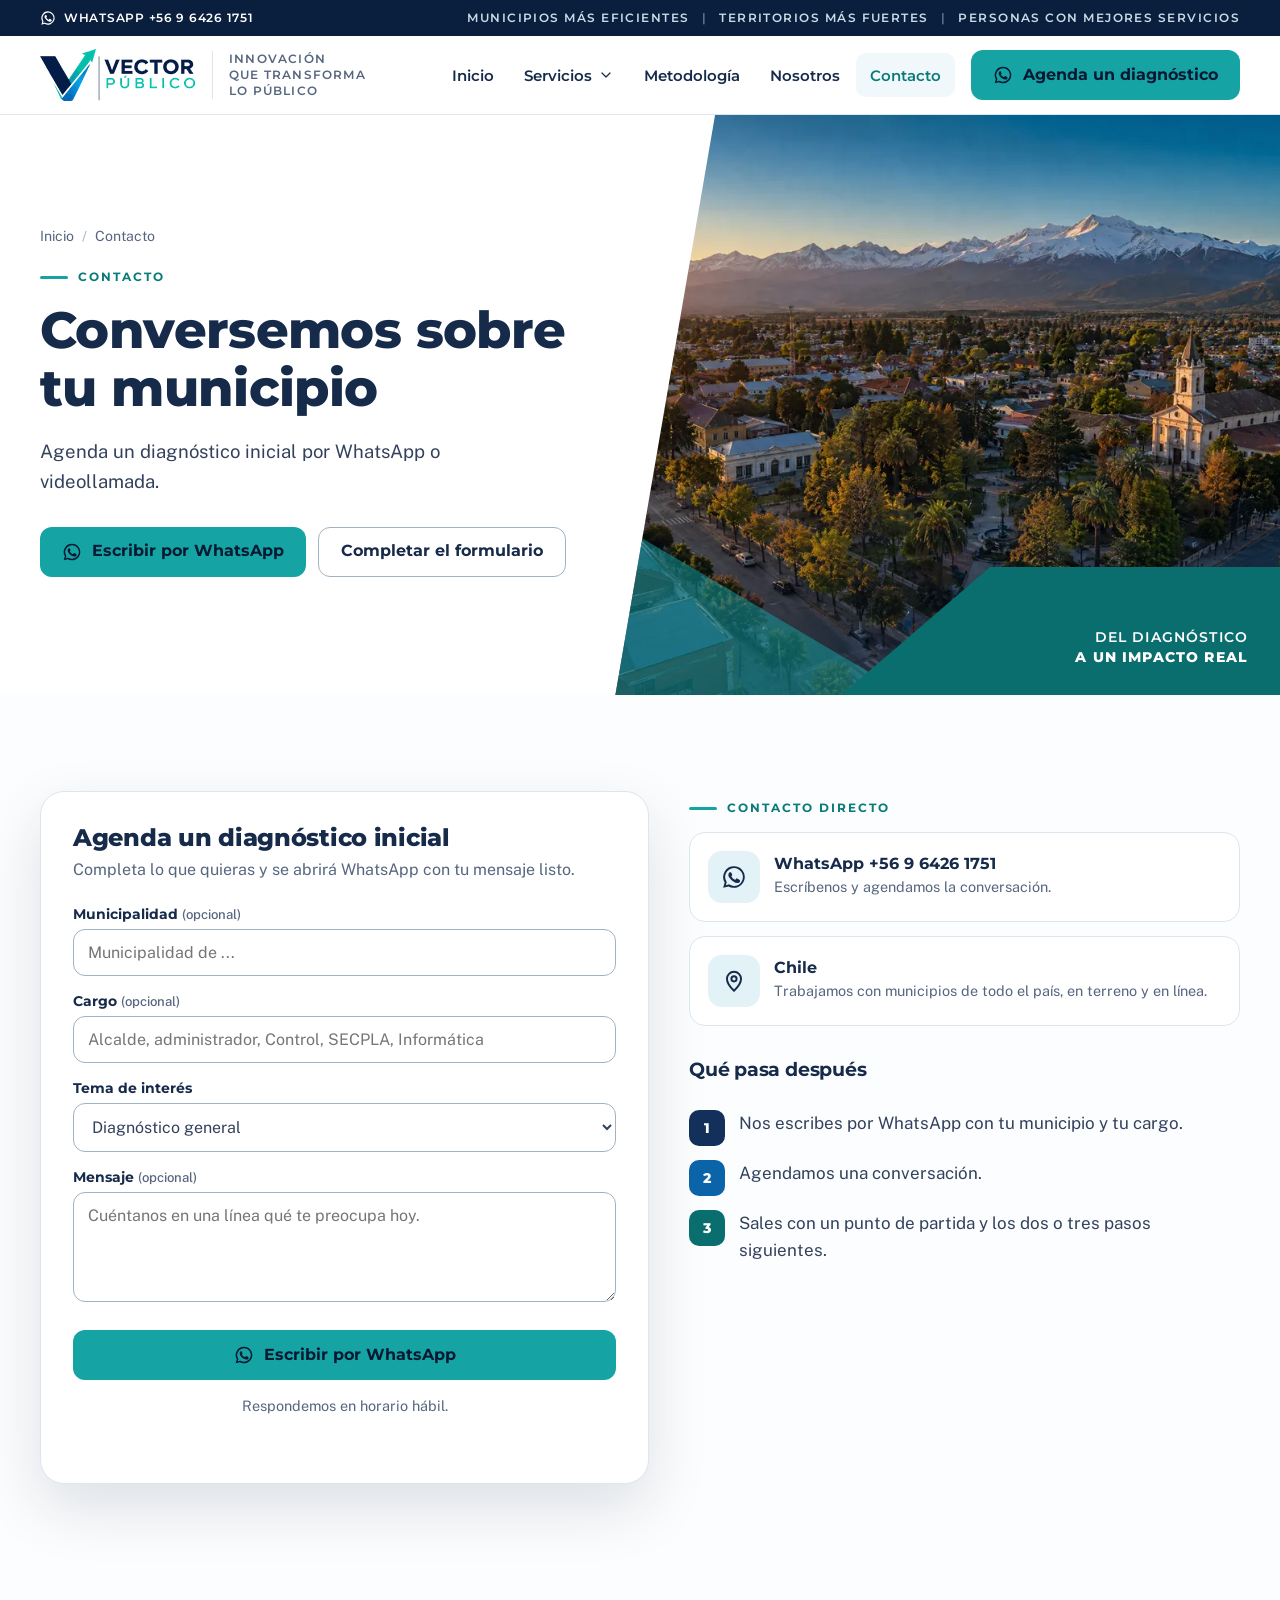
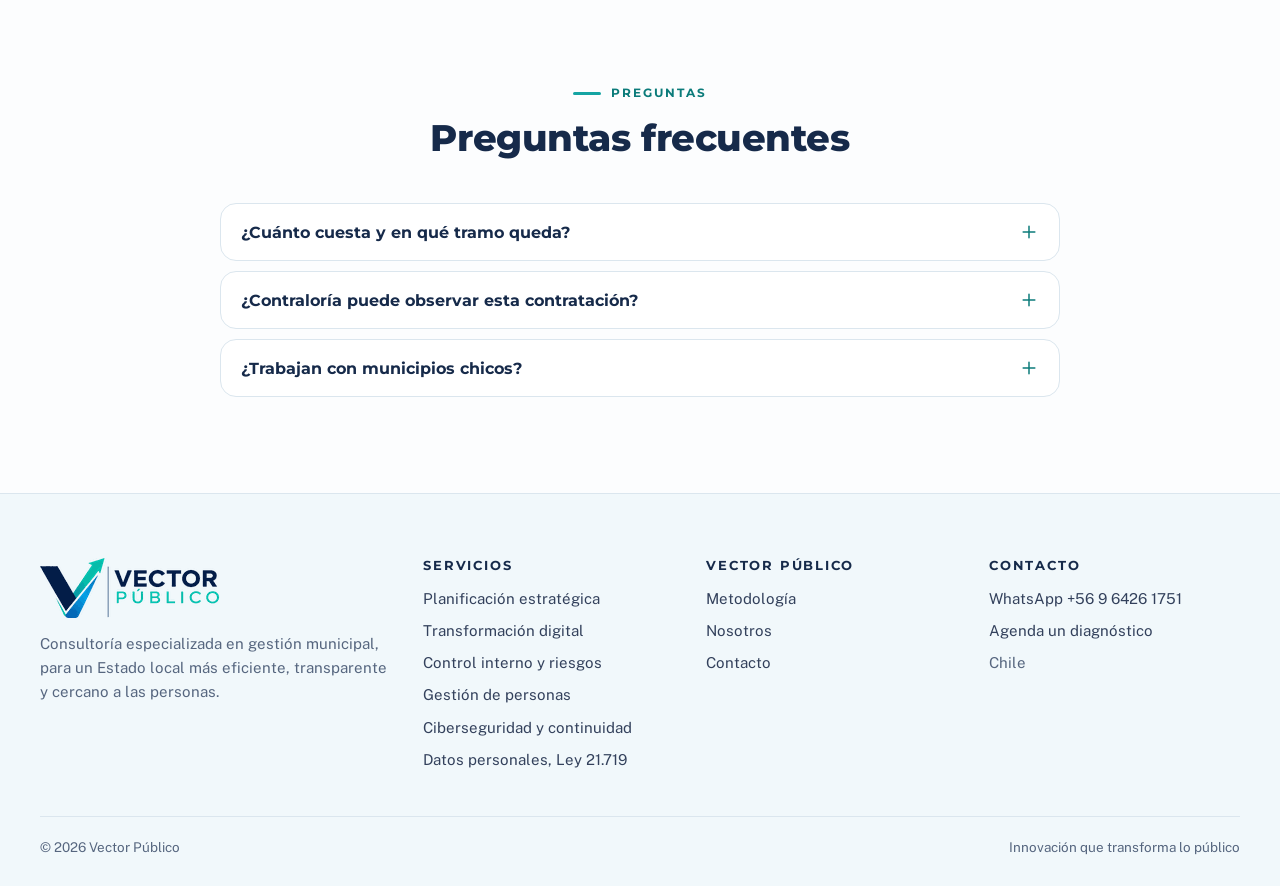
==== contacto.html @ e7fa13f5 "Vista previa del sitio de Vector Público para revisión del cliente Sitio estático multipágina (inici" ====
<!doctype html>
<html lang="es-CL">
<head>
<meta charset="utf-8">
<meta name="robots" content="noindex, nofollow">
<meta name="viewport" content="width=device-width, initial-scale=1">
<title>Contacto · Vector Público</title>
<meta name="description" content="Agenda un diagnóstico inicial para tu municipio por WhatsApp o videollamada.">
<meta name="theme-color" content="#0a1f3d">
<!-- DEPLOY STEP: confirmar el dominio en canonical, og:url y og:image -->
<link rel="canonical" href="https://www.vectorpublico.cl/contacto.html">
<meta property="og:type" content="website">
<meta property="og:locale" content="es_CL">
<meta property="og:site_name" content="Vector Público">
<meta property="og:title" content="Contacto · Vector Público">
<meta property="og:description" content="Agenda un diagnóstico inicial para tu municipio por WhatsApp o videollamada.">
<meta property="og:url" content="https://platoniaaa.github.io/Pagina-para-Vector-Publico/contacto.html">
<meta property="og:image" content="https://platoniaaa.github.io/Pagina-para-Vector-Publico/assets/img/og-1200.jpg">
<link rel="icon" type="image/png" sizes="64x64" href="assets/favicon-64.png">
<link rel="apple-touch-icon" href="assets/apple-touch-icon.png">
<link rel="preload" href="assets/fonts/montserrat-latin.woff2" as="font" type="font/woff2" crossorigin>
<link rel="preload" href="assets/fonts/publicsans-latin.woff2" as="font" type="font/woff2" crossorigin>
<link rel="stylesheet" href="assets/site.css">
<script>document.documentElement.classList.add('js');setTimeout(function(){if(!window.VP_READY)document.documentElement.classList.remove('js')},3000)</script>
</head>
<body>
<a class="skip" href="#contenido">Saltar al contenido</a>
<svg width="0" height="0" style="position:absolute" aria-hidden="true" focusable="false"><symbol id="i-columns" viewBox="0 0 24 24"><path d="M3 9.5L12 4l9 5.5"/><path d="M4 21h16M5 18h14"/><path d="M6.5 10.5V18M10.5 10.5V18M13.5 10.5V18M17.5 10.5V18"/></symbol><symbol id="i-gear" viewBox="0 0 24 24"><circle cx="12" cy="12" r="3.2"/><path d="M12 2.8v2.4M12 18.8v2.4M2.8 12h2.4M18.8 12h2.4M5.5 5.5l1.7 1.7M16.8 16.8l1.7 1.7M5.5 18.5l1.7-1.7M16.8 7.2l1.7-1.7"/><circle cx="12" cy="12" r="6.6"/></symbol><symbol id="i-shield" viewBox="0 0 24 24"><path d="M12 3l8 3v6c0 5-3.5 8.2-8 9-4.5-.8-8-4-8-9V6l8-3z"/><path d="M8.6 12.2l2.4 2.4 4.5-4.8"/></symbol><symbol id="i-laptop" viewBox="0 0 24 24"><rect x="4" y="5" width="16" height="11" rx="1.6"/><path d="M2 19.5h20"/></symbol><symbol id="i-doccheck" viewBox="0 0 24 24"><path d="M14 3H7a2 2 0 0 0-2 2v14a2 2 0 0 0 2 2h10a2 2 0 0 0 2-2V8z"/><path d="M14 3v5h5"/><path d="M9 14.5l2 2 4-4"/></symbol><symbol id="i-doc" viewBox="0 0 24 24"><path d="M14 3H7a2 2 0 0 0-2 2v14a2 2 0 0 0 2 2h10a2 2 0 0 0 2-2V8z"/><path d="M14 3v5h5M9 13h6M9 17h6"/></symbol><symbol id="i-doclock" viewBox="0 0 24 24"><path d="M13 21H7a2 2 0 0 1-2-2V5a2 2 0 0 1 2-2h7l5 5v3"/><path d="M14 3v5h5"/><rect x="14" y="15" width="7" height="6" rx="1"/><path d="M15.8 15v-1.6a1.7 1.7 0 0 1 3.4 0V15"/></symbol><symbol id="i-map" viewBox="0 0 24 24"><path d="M9 4L3 6v14l6-2 6 2 6-2V4l-6 2-6-2z"/><path d="M9 4v14M15 6v14"/></symbol><symbol id="i-org" viewBox="0 0 24 24"><rect x="9" y="3" width="6" height="4.5" rx="1"/><rect x="3" y="16.5" width="6" height="4.5" rx="1"/><rect x="15" y="16.5" width="6" height="4.5" rx="1"/><path d="M12 7.5v4.5M6 16.5V12h12v4.5"/></symbol><symbol id="i-database" viewBox="0 0 24 24"><ellipse cx="12" cy="5.5" rx="7" ry="2.6"/><path d="M5 5.5v13c0 1.4 3.1 2.6 7 2.6s7-1.2 7-2.6v-13"/><path d="M5 12c0 1.4 3.1 2.6 7 2.6s7-1.2 7-2.6"/></symbol><symbol id="i-people" viewBox="0 0 24 24"><circle cx="9" cy="8" r="3"/><path d="M3.5 20c0-3.2 2.5-5.6 5.5-5.6s5.5 2.4 5.5 5.6"/><circle cx="17" cy="9" r="2.4"/><path d="M15.8 14.2c2.6.2 4.7 2.3 4.7 5.3"/></symbol><symbol id="i-user" viewBox="0 0 24 24"><circle cx="12" cy="8" r="4"/><path d="M4.5 21c0-4.2 3.4-7.5 7.5-7.5s7.5 3.3 7.5 7.5"/></symbol><symbol id="i-target" viewBox="0 0 24 24"><circle cx="12" cy="12" r="8.5"/><circle cx="12" cy="12" r="4.6"/><circle cx="12" cy="12" r="1.2"/></symbol><symbol id="i-chart" viewBox="0 0 24 24"><path d="M4 20V11M10 20v-6M16 20V8M3 20.5h18"/></symbol><symbol id="i-chartup" viewBox="0 0 24 24"><path d="M4 20V13M9.5 20v-5M15 20v-8M3 20.5h18"/><path d="M4 9l5-3.5 4 2.5 7-4.5"/><path d="M16.5 3.5H20V7"/></symbol><symbol id="i-check" viewBox="0 0 24 24"><path d="M5 12.5l4.5 4.5L19 7.5"/></symbol><symbol id="i-arrow" viewBox="0 0 24 24"><path d="M5 12h14M13 6l6 6-6 6"/></symbol><symbol id="i-chevron" viewBox="0 0 24 24"><path d="M6 9l6 6 6-6"/></symbol><symbol id="i-plus" viewBox="0 0 24 24"><path d="M12 5v14M5 12h14"/></symbol><symbol id="i-clock" viewBox="0 0 24 24"><circle cx="12" cy="12" r="9"/><path d="M12 7v5l3 2"/></symbol><symbol id="i-calendar" viewBox="0 0 24 24"><rect x="3" y="5" width="18" height="16" rx="2"/><path d="M3 10h18M8 3v4M16 3v4"/></symbol><symbol id="i-bulb" viewBox="0 0 24 24"><path d="M9 18h6M10 21h4"/><path d="M12 3a6 6 0 0 0-3.6 10.8c.7.5 1.1 1.3 1.1 2.1V17h5v-1.1c0-.8.4-1.6 1.1-2.1A6 6 0 0 0 12 3z"/></symbol><symbol id="i-search" viewBox="0 0 24 24"><circle cx="11" cy="11" r="6.5"/><path d="M16 16l5 5"/></symbol><symbol id="i-alert" viewBox="0 0 24 24"><path d="M12 3.5l9.5 16.5h-19z"/><path d="M12 10v4.5M12 17.4v.1"/></symbol><symbol id="i-folder" viewBox="0 0 24 24"><path d="M3 7a2 2 0 0 1 2-2h4l2 2h8a2 2 0 0 1 2 2v8a2 2 0 0 1-2 2H5a2 2 0 0 1-2-2z"/></symbol><symbol id="i-network" viewBox="0 0 24 24"><circle cx="12" cy="5" r="2.5"/><circle cx="5" cy="18.5" r="2.5"/><circle cx="19" cy="18.5" r="2.5"/><path d="M12 7.5v4M12 11.5L6.6 16.6M12 11.5l5.4 5.1"/></symbol><symbol id="i-route" viewBox="0 0 24 24"><circle cx="6" cy="19" r="2"/><circle cx="18" cy="5" r="2"/><path d="M8 19h6.5a3.5 3.5 0 0 0 0-7h-5a3.5 3.5 0 0 1 0-7H16"/></symbol><symbol id="i-refresh" viewBox="0 0 24 24"><path d="M20 11a8 8 0 0 0-14.3-4.9L4 8"/><path d="M4 4v4h4"/><path d="M4 13a8 8 0 0 0 14.3 4.9L20 16"/><path d="M20 20v-4h-4"/></symbol><symbol id="i-leaf" viewBox="0 0 24 24"><path d="M5 19c0-8 5.5-13.5 15-14-.4 9.6-6 15-14 15"/><path d="M5 19c3.5-3.8 6.5-6.4 10-8.4"/></symbol><symbol id="i-coins" viewBox="0 0 24 24"><ellipse cx="9" cy="7" rx="5.5" ry="2.5"/><path d="M3.5 7v4c0 1.4 2.5 2.5 5.5 2.5s5.5-1.1 5.5-2.5V7"/><path d="M9.5 16.3c.9 1.3 3.2 2.2 5.5 2.2 3 0 5.5-1.1 5.5-2.5v-4c0-1.2-1.6-2.2-4-2.5"/></symbol><symbol id="i-chat" viewBox="0 0 24 24"><path d="M4 5h16v11H9.5L5 20v-4H4z"/></symbol><symbol id="i-cap" viewBox="0 0 24 24"><path d="M2 9.5L12 5l10 4.5L12 14z"/><path d="M6 11.5V16c0 1.2 2.7 3 6 3s6-1.8 6-3v-4.5"/></symbol><symbol id="i-menu" viewBox="0 0 24 24"><path d="M4 7h16M4 12h16M4 17h16"/></symbol><symbol id="i-close" viewBox="0 0 24 24"><path d="M6 6l12 12M18 6L6 18"/></symbol><symbol id="i-pin" viewBox="0 0 24 24"><path d="M12 21s-6.5-6-6.5-11a6.5 6.5 0 0 1 13 0c0 5-6.5 11-6.5 11z"/><circle cx="12" cy="10" r="2.4"/></symbol><symbol id="i-layers" viewBox="0 0 24 24"><path d="M12 3l9 5-9 5-9-5 9-5z"/><path d="M3 13l9 5 9-5"/></symbol><symbol id="i-globe" viewBox="0 0 24 24"><circle cx="12" cy="12" r="9"/><path d="M3 12h18M12 3c2.5 2.5 3.8 5.5 3.8 9s-1.3 6.5-3.8 9c-2.5-2.5-3.8-5.5-3.8-9S9.5 5.5 12 3z"/></symbol><symbol id="i-whatsapp" viewBox="0 0 24 24"><path d="M12 2a10 10 0 0 0-8.6 15.1L2 22l5-1.3A10 10 0 1 0 12 2zm0 18.2a8.2 8.2 0 0 1-4.2-1.2l-.3-.2-3 .8.8-2.9-.2-.3A8.2 8.2 0 1 1 12 20.2zm4.5-6.1c-.2-.1-1.5-.7-1.7-.8-.2-.1-.4-.1-.6.1l-.8 1c-.1.2-.3.2-.5.1a6.7 6.7 0 0 1-3.3-2.9c-.3-.4.2-.4.7-1.3.1-.2 0-.3 0-.5l-.8-1.8c-.2-.5-.4-.4-.6-.4h-.5a1 1 0 0 0-.7.3 3 3 0 0 0-.9 2.2c0 1.3.9 2.5 1.1 2.7.1.2 1.9 2.9 4.6 4 1.7.7 2.3.8 3.2.7.5-.1 1.5-.6 1.7-1.2.2-.6.2-1.1.2-1.2-.1-.1-.3-.2-.6-.3z"/></symbol></svg>
<div class="topbar"><div class="wrap"><a href="https://wa.me/56964261751?text=Hola%2C%20quiero%20agendar%20un%20diagn%C3%B3stico%20inicial%20para%20mi%20municipio." target="_blank" rel="noopener"><svg class="ic fill" aria-hidden="true" focusable="false"><use href="#i-whatsapp"/></svg>WhatsApp +56 9 6426 1751</a><p class="claims"><span>Municipios más eficientes</span><span>Territorios más fuertes</span><span>Personas con mejores servicios</span></p></div></div>
<header class="site-header">
<div class="wrap">
<a class="brand" href="index.html" aria-label="Vector Público, ir al inicio"><img src="assets/logo-marca-156.png" srcset="assets/logo-marca-156.png 1x, assets/logo-marca-195.png 1.25x, assets/logo-marca-234.png 1.5x, assets/logo-marca-312.png 2x, assets/logo-marca-468.png 3x" alt="Vector Público" width="156" height="52"><span class="brand-tag">Innovación<br>que transforma<br>lo público</span></a>
<nav class="nav" id="menu" aria-label="Principal">
<ul>
<li><a class="navlink" href="index.html">Inicio</a></li>
<li class="dd"><button class="dd-btn" type="button" aria-expanded="false" aria-controls="dd-servicios">Servicios<svg class="ic chev" aria-hidden="true" focusable="false"><use href="#i-chevron"/></svg></button>
<div class="dd-menu" id="dd-servicios"><a href="servicios/planificacion-estrategica.html"><svg class="ic" aria-hidden="true" focusable="false"><use href="#i-map"/></svg><span><b>Planificación estratégica y desarrollo territorial</b><small>PLADECO, PLADETUR, participación e indicadores</small></span></a><a href="servicios/transformacion-digital.html"><svg class="ic" aria-hidden="true" focusable="false"><use href="#i-laptop"/></svg><span><b>Transformación digital y modernización municipal</b><small>Madurez digital, procesos, trámites e interoperabilidad</small></span></a><a href="servicios/control-interno.html"><svg class="ic" aria-hidden="true" focusable="false"><use href="#i-shield"/></svg><span><b>Control interno y gestión de riesgos</b><small>COSO III, mapa de riesgos, controles y seguimiento</small></span></a><a href="servicios/gestion-de-personas.html"><svg class="ic" aria-hidden="true" focusable="false"><use href="#i-org"/></svg><span><b>Gestión de personas y estructura organizacional</b><small>Plantas, dotación, cargas de trabajo y RR.HH.</small></span></a><a href="servicios/ciberseguridad.html"><svg class="ic" aria-hidden="true" focusable="false"><use href="#i-database"/></svg><span><b>Ciberseguridad, gobierno de datos y continuidad operacional</b><small>Activos críticos, accesos, respaldos y continuidad</small></span></a><a href="servicios/proteccion-de-datos.html"><svg class="ic" aria-hidden="true" focusable="false"><use href="#i-doclock"/></svg><span><b>Protección de datos personales, Ley 21.719</b><small>Diagnóstico de cumplimiento, inventario y políticas</small></span></a></div></li>
<li><a class="navlink" href="metodologia.html">Metodología</a></li>
<li><a class="navlink" href="nosotros.html">Nosotros</a></li>
<li><a class="navlink" href="contacto.html" aria-current="page">Contacto</a></li>
</ul>
<a class="btn header-cta" href="https://wa.me/56964261751?text=Hola%2C%20quiero%20agendar%20un%20diagn%C3%B3stico%20inicial%20para%20mi%20municipio." target="_blank" rel="noopener"><svg class="ic fill" aria-hidden="true" focusable="false"><use href="#i-whatsapp"/></svg>Agenda un diagnóstico</a>
</nav>
<button class="menu-btn" type="button" aria-expanded="false" aria-controls="menu" aria-label="Abrir menú"><svg class="ic i-open" aria-hidden="true" focusable="false"><use href="#i-menu"/></svg><svg class="ic i-close" aria-hidden="true" focusable="false"><use href="#i-close"/></svg></button>
</div>
</header>
<main id="contenido" tabindex="-1">
<section class="page-hero">
<div class="hero-grid">
<div class="hero-copy">
<nav class="crumbs" aria-label="Ruta"><a href="index.html">Inicio</a><span aria-hidden="true">/</span><span aria-current="page">Contacto</span></nav>
<p class="kicker">Contacto</p>
<h1>Conversemos sobre tu municipio</h1>
<p class="lead">Agenda un diagnóstico inicial por WhatsApp o videollamada.</p>
<div class="actions"><a class="btn" href="https://wa.me/56964261751?text=Hola%2C%20quiero%20agendar%20un%20diagn%C3%B3stico%20inicial%20para%20mi%20municipio." target="_blank" rel="noopener"><svg class="ic fill" aria-hidden="true" focusable="false"><use href="#i-whatsapp"/></svg>Escribir por WhatsApp</a><a class="btn btn-ghost" href="#formulario">Completar el formulario</a></div>
</div>
<figure class="hero-media"><picture><source type="image/webp" srcset="assets/img/contacto-640.webp 640w, assets/img/contacto-960.webp 960w, assets/img/contacto-1280.webp 1280w, assets/img/contacto-1600.webp 1600w, assets/img/contacto-1920.webp 1920w, assets/img/contacto-2400.webp 2400w" sizes="(max-width: 900px) 100vw, (min-width: 1877px) 55vw, 1032px"><img src="assets/img/contacto-960.jpg" srcset="assets/img/contacto-960.jpg 960w, assets/img/contacto-1600.jpg 1600w" sizes="(max-width: 900px) 100vw, (min-width: 1877px) 55vw, 1032px" width="1600" height="900" alt="Vista aérea de una comuna chilena con su plaza y la cordillera al atardecer" style="object-position:50% 60%" loading="eager" decoding="async" fetchpriority="high"></picture><span class="tri" aria-hidden="true"></span><p class="claim"><span>Del diagnóstico</span> <b>a un impacto real</b></p></figure>
</div>
</section><section class="section" id="formulario">
<div class="wrap contact-grid">
<form class="form-card reveal" id="wa-form" novalidate>
<h2>Agenda un diagnóstico inicial</h2>
<p class="lede">Completa lo que quieras y se abrirá WhatsApp con tu mensaje listo.</p>
<div class="field"><label for="f-muni">Municipalidad <small>(opcional)</small></label><input id="f-muni" name="municipalidad" type="text" placeholder="Municipalidad de ..." autocomplete="organization"></div>
<div class="field"><label for="f-cargo">Cargo <small>(opcional)</small></label><input id="f-cargo" name="cargo" type="text" placeholder="Alcalde, administrador, Control, SECPLA, Informática" autocomplete="organization-title"></div>
<div class="field"><label for="f-tema">Tema de interés</label><select id="f-tema" name="tema"><option>Diagnóstico general</option><option>Planificación estratégica y desarrollo territorial</option><option>Transformación digital y modernización municipal</option><option>Control interno y gestión de riesgos</option><option>Gestión de personas y estructura organizacional</option><option>Ciberseguridad, gobierno de datos y continuidad operacional</option><option>Protección de datos personales, Ley 21.719</option></select></div>
<div class="field"><label for="f-msg">Mensaje <small>(opcional)</small></label><textarea id="f-msg" name="mensaje" placeholder="Cuéntanos en una línea qué te preocupa hoy."></textarea></div>
<button class="btn" type="submit"><svg class="ic fill" aria-hidden="true" focusable="false"><use href="#i-whatsapp"/></svg>Escribir por WhatsApp</button>
<p class="micro">Respondemos en horario hábil.</p>
<p class="status" aria-live="polite"></p>
</form>
<div class="reveal">
<p class="kicker">Contacto directo</p>
<div class="direct">
<a href="https://wa.me/56964261751?text=Hola%2C%20quiero%20agendar%20un%20diagn%C3%B3stico%20inicial%20para%20mi%20municipio." target="_blank" rel="noopener"><span class="ic-wrap" style="margin:0"><svg class="ic fill" aria-hidden="true" focusable="false"><use href="#i-whatsapp"/></svg></span><span><b>WhatsApp +56 9 6426 1751</b><small>Escríbenos y agendamos la conversación.</small></span></a>
<div><span class="ic-wrap" style="margin:0"><svg class="ic" aria-hidden="true" focusable="false"><use href="#i-pin"/></svg></span><span><b>Chile</b><small>Trabajamos con municipios de todo el país, en terreno y en línea.</small></span></div>
</div>
<h3 style="margin-top:32px">Qué pasa después</h3>
<ol class="next-steps">
<li><span class="num">1</span><span>Nos escribes por WhatsApp con tu municipio y tu cargo.</span></li>
<li><span class="num" style="--c:#0b63a8">2</span><span>Agendamos una conversación.</span></li>
<li><span class="num" style="--c:#0b6e6e">3</span><span>Sales con un punto de partida y los dos o tres pasos siguientes.</span></li>
</ol>
</div>
</div>
</section><section class="section">
<div class="wrap">
<div class="sec-head center reveal"><p class="kicker">Preguntas</p><h2>Preguntas frecuentes</h2></div>
<div class="faq center reveal"><div class="faq-item"><button class="faq-q" type="button" aria-expanded="false" aria-controls="fa0" id="fq0">¿Cuánto cuesta y en qué tramo queda?<svg class="ic" aria-hidden="true" focusable="false"><use href="#i-plus"/></svg></button><div class="faq-a" id="fa0" role="region" aria-labelledby="fq0" aria-hidden="true"><div><p>Los niveles 1 a 4 se dimensionan según el tamaño del municipio y se cotizan en UTM, para que SECPLA sepa de inmediato por qué vía se compra.</p></div></div></div><div class="faq-item"><button class="faq-q" type="button" aria-expanded="false" aria-controls="fa1" id="fq1">¿Contraloría puede observar esta contratación?<svg class="ic" aria-hidden="true" focusable="false"><use href="#i-plus"/></svg></button><div class="faq-a" id="fa1" role="region" aria-labelledby="fq1" aria-hidden="true"><div><p>Contraloría observa cuando se externalizan funciones habituales y permanentes del municipio. Nuestro trabajo es distinto: diagnósticos, planes, matrices, capacitación y acompañamiento acotado, con la capacidad instalada en el equipo municipal.</p></div></div></div><div class="faq-item"><button class="faq-q" type="button" aria-expanded="false" aria-controls="fa2" id="fq2">¿Trabajan con municipios chicos?<svg class="ic" aria-hidden="true" focusable="false"><use href="#i-plus"/></svg></button><div class="faq-a" id="fa2" role="region" aria-labelledby="fq2" aria-hidden="true"><div><p>Sí. El plan se dimensiona por tipología de comuna y por el equipo que existe de verdad. Un municipio con una persona en Control necesita un plan distinto al de uno con diez.</p></div></div></div></div>
</div>
</section>

</main>
<footer class="site-footer">
<div class="wrap">
<div class="cols">
<div><img src="assets/logo-marca-180.png" srcset="assets/logo-marca-180.png 1x, assets/logo-marca-225.png 1.25x, assets/logo-marca-270.png 1.5x, assets/logo-marca-360.png 2x, assets/logo-marca-540.png 3x" alt="Vector Público" width="180" height="60" loading="lazy"><p>Consultoría especializada en gestión municipal, para un Estado local más eficiente, transparente y cercano a las personas.</p></div>
<div><h4>Servicios</h4><ul><li><a href="servicios/planificacion-estrategica.html">Planificación estratégica</a></li><li><a href="servicios/transformacion-digital.html">Transformación digital</a></li><li><a href="servicios/control-interno.html">Control interno y riesgos</a></li><li><a href="servicios/gestion-de-personas.html">Gestión de personas</a></li><li><a href="servicios/ciberseguridad.html">Ciberseguridad y continuidad</a></li><li><a href="servicios/proteccion-de-datos.html">Datos personales, Ley 21.719</a></li></ul></div>
<div><h4>Vector Público</h4><ul><li><a href="metodologia.html">Metodología</a></li><li><a href="nosotros.html">Nosotros</a></li><li><a href="contacto.html">Contacto</a></li></ul></div>
<div><h4>Contacto</h4><ul><li><a href="https://wa.me/56964261751?text=Hola%2C%20quiero%20agendar%20un%20diagn%C3%B3stico%20inicial%20para%20mi%20municipio." target="_blank" rel="noopener">WhatsApp +56 9 6426 1751</a></li><li><a href="contacto.html">Agenda un diagnóstico</a></li><li>Chile</li></ul></div>
</div>
<div class="legal"><span>© 2026 Vector Público</span><span>Innovación que transforma lo público</span></div>
</div>
</footer>
<a class="wa-float" href="https://wa.me/56964261751?text=Hola%2C%20quiero%20agendar%20un%20diagn%C3%B3stico%20inicial%20para%20mi%20municipio." target="_blank" rel="noopener" aria-label="Escribir por WhatsApp a Vector Público"><svg class="ic fill" aria-hidden="true" focusable="false"><use href="#i-whatsapp"/></svg></a>
<script src="assets/site.js" defer></script>
</body>
</html>
---- assets/site.css ----
/* Vector Público · sitio multipágina (v2)
   Identidad tomada de la presentación del cliente: blanco, navy, teal y azul,
   fotos de contexto municipal y diagonales teal en las esquinas de las fotos. */

/* Fuentes alojadas en el sitio (SIL Open Font License): sin conexión a Google en la primera visita */
@font-face{font-family:'Montserrat';font-style:normal;font-weight:100 900;font-display:swap;src:url(fonts/montserrat-latin.woff2) format('woff2');unicode-range:U+0000-00FF,U+0131,U+0152-0153,U+02BB-02BC,U+02C6,U+02DA,U+02DC,U+0304,U+0308,U+0329,U+2000-206F,U+20AC,U+2122,U+2191,U+2193,U+2212,U+2215,U+FEFF,U+FFFD}
@font-face{font-family:'Public Sans';font-style:normal;font-weight:100 900;font-display:swap;src:url(fonts/publicsans-latin.woff2) format('woff2');unicode-range:U+0000-00FF,U+0131,U+0152-0153,U+02BB-02BC,U+02C6,U+02DA,U+02DC,U+0304,U+0308,U+0329,U+2000-206F,U+20AC,U+2122,U+2191,U+2193,U+2212,U+2215,U+FEFF,U+FFFD}

:root{
  --navy-950:#071a33;
  --navy-900:#0a1f3d;
  --navy-800:#12305a;
  --navy-700:#162a4a;
  --text:#33415c;
  --muted:#56667f;
  --teal:#15a4a3;
  --teal-hover:#18b5b4;
  --teal-700:#0b6e6e;
  --teal-text:#0b7b7a;
  --blue-700:#0b63a8;
  --sky-50:#f1f8fb;
  --sky-100:#e3f2f6;
  --line:#dbe6ee;
  --line-strong:#9fb3c4;
  --canvas:#fcfdfe;
  --head:'Montserrat',system-ui,sans-serif;
  --body:'Public Sans',system-ui,sans-serif;
  --radius:16px;
  --radius-lg:22px;
  --shadow:0 10px 30px rgba(10,31,61,.07);
  --shadow-lg:0 24px 60px rgba(10,31,61,.13);
  --ease:cubic-bezier(.2,.7,.2,1);
  --header-h:78px;
  --wrap:1200px;
}

*{box-sizing:border-box}
html{scroll-behavior:smooth;scroll-padding-top:calc(var(--header-h) + 16px);-webkit-text-size-adjust:100%}
html{overflow-x:hidden}
body{overflow-x:clip}
body{margin:0;background:var(--canvas);color:var(--text);font:400 17px/1.6 var(--body)}
body.menu-open{overflow:hidden}
img{max-width:100%;height:auto;display:block}
picture{display:contents}
a{color:var(--teal-text)}
button{font:inherit;color:inherit}
h1,h2,h3,h4{font-family:var(--head);color:var(--navy-700);line-height:1.14;margin:0;letter-spacing:-.012em}
h1{font-weight:800;font-size:clamp(2.05rem,4vw,3.3rem)}
h2{font-weight:800;font-size:clamp(1.65rem,2.9vw,2.45rem)}
h3{font-weight:700;font-size:1.16rem;line-height:1.28}
p{margin:0}
.wrap{width:min(100% - 48px,var(--wrap));margin-inline:auto}
.sr-only{position:absolute!important;width:1px;height:1px;padding:0;margin:-1px;overflow:hidden;clip:rect(0,0,0,0);white-space:nowrap;border:0}
:focus-visible{outline:3px solid var(--teal);outline-offset:3px;border-radius:6px}
.ic{width:24px;height:24px;flex:none;fill:none;stroke:currentColor;stroke-width:1.8;stroke-linecap:round;stroke-linejoin:round}
.ic.fill{fill:currentColor;stroke:none}

.skip{position:absolute;left:16px;top:-60px;z-index:100;background:var(--teal);color:var(--navy-950);padding:10px 14px;border-radius:10px;font-weight:700;text-decoration:none;transition:top .25s var(--ease)}
.skip:focus{top:12px}

/* ---------- Barra superior ---------- */
.topbar{background:var(--navy-900);color:#c9dbe7;font:600 .76rem/1 var(--head);letter-spacing:.12em;text-transform:uppercase}
.topbar .wrap{display:flex;justify-content:space-between;align-items:center;gap:16px;min-height:36px}
.topbar a{display:inline-flex;align-items:center;gap:8px;color:#fff;text-decoration:none;letter-spacing:.06em}
.topbar a .ic{width:16px;height:16px}
.topbar .claims{display:flex}
.topbar .claims span+span::before{content:"|";margin:0 12px;color:#5f7d96}
@media (max-width:900px){.topbar .claims{display:none}.topbar .wrap{justify-content:center}}

/* ---------- Encabezado ---------- */
/* sin backdrop-filter: haría del encabezado el bloque contenedor del menú móvil fijo */
.site-header{position:sticky;top:0;z-index:60;background:#fff;border-bottom:1px solid var(--line);transition:box-shadow .3s var(--ease)}
.site-header.scrolled{box-shadow:0 8px 28px rgba(10,31,61,.09)}
.site-header > .wrap{display:flex;align-items:center;justify-content:space-between;gap:20px;height:var(--header-h)}
.brand{display:flex;align-items:center;gap:16px;flex:none;text-decoration:none}
.brand img{width:156px;height:52px}
/* la frase del logo, como texto: solo donde cabe sin apretar el menú */
.brand-tag{display:none;padding-left:16px;border-left:1px solid var(--line);font:600 .75rem/1.35 var(--head);letter-spacing:.1em;text-transform:uppercase;white-space:nowrap;color:var(--muted)}
@media (min-width:1240px),(min-width:561px) and (max-width:1100px){.brand-tag{display:block}}
.nav{display:flex;align-items:center;gap:10px}
.nav > ul{list-style:none;display:flex;align-items:center;gap:2px;margin:0;padding:0}
.navlink,.dd-btn{display:inline-flex;align-items:center;gap:6px;min-height:44px;padding:0 14px;border-radius:10px;border:0;background:none;cursor:pointer;font:600 .95rem var(--head);color:var(--navy-700);text-decoration:none;transition:background .25s var(--ease),color .25s var(--ease)}
.navlink:hover,.dd-btn:hover,.navlink[aria-current="page"],.dd-btn.is-active{color:var(--teal-text);background:var(--sky-50)}
.dd{position:relative}
.dd-btn .chev{width:16px;height:16px;transition:transform .25s var(--ease)}
.dd.open .dd-btn .chev{transform:rotate(180deg)}
.dd-menu{position:absolute;top:calc(100% + 10px);left:-16px;width:min(600px,92vw);display:grid;grid-template-columns:1fr 1fr;gap:4px;padding:12px;background:#fff;border:1px solid var(--line);border-radius:18px;box-shadow:var(--shadow-lg);opacity:0;visibility:hidden;transform:translateY(-6px);transition:opacity .22s var(--ease),transform .22s var(--ease),visibility .22s}
.dd.open .dd-menu{opacity:1;visibility:visible;transform:none}
.dd-menu a{display:flex;gap:12px;align-items:flex-start;padding:12px;border-radius:12px;text-decoration:none;color:var(--navy-700);transition:background .2s var(--ease)}
.dd-menu a:hover,.dd-menu a[aria-current="page"]{background:var(--sky-50)}
.dd-menu .ic{color:var(--teal-text);margin-top:1px}
.dd-menu b{display:block;font:700 .9rem/1.3 var(--head)}
.dd-menu small{display:block;margin-top:3px;font-size:.82rem;line-height:1.35;color:var(--muted)}
.header-cta{margin-left:6px}
.menu-btn{display:none}
.menu-btn .i-close{display:none}

@media (max-width:1100px){
  .menu-btn{display:inline-flex;align-items:center;justify-content:center;width:48px;height:48px;border-radius:12px;border:1px solid var(--line-strong);background:#fff;cursor:pointer;color:var(--navy-700)}
  .menu-btn[aria-expanded="true"] .i-open{display:none}
  .menu-btn[aria-expanded="true"] .i-close{display:block}
  .nav{display:none;position:fixed;left:0;right:0;top:var(--nav-top,114px);bottom:0;overflow-y:auto;flex-direction:column;align-items:stretch;gap:0;padding:12px 20px 32px;background:#fff;border-top:1px solid var(--line)}
  .nav.open{display:flex}
  .nav > ul{flex-direction:column;align-items:stretch}
  .navlink,.dd-btn{width:100%;min-height:52px;font-size:1.05rem;justify-content:space-between}
  .dd-menu{position:static;width:auto;grid-template-columns:1fr;box-shadow:none;border:0;padding:0 0 8px 8px;opacity:1;visibility:visible;transform:none;display:none}
  .dd.open .dd-menu{display:grid}
  .header-cta{margin:16px 0 0;width:100%}
}

/* ---------- Botones ---------- */
.btn{display:inline-flex;align-items:center;justify-content:center;gap:10px;min-height:50px;padding:0 22px;border-radius:12px;border:0;background:var(--teal);color:var(--navy-950);font:700 .97rem/1.2 var(--head);text-decoration:none;cursor:pointer;transition:background .25s var(--ease),transform .25s var(--ease),box-shadow .25s var(--ease)}
.btn:hover{background:var(--teal-hover);transform:translateY(-1px);box-shadow:0 12px 28px rgba(21,164,163,.32)}
.btn .ic{width:20px;height:20px}
.btn-ghost{background:transparent;color:var(--navy-700);border:1.5px solid var(--line-strong)}
.btn-ghost:hover{background:var(--sky-50);box-shadow:none}
.btn-outline-light{background:transparent;color:#fff;border:1.5px solid rgba(255,255,255,.6)}
.btn-outline-light:hover{background:rgba(255,255,255,.1);box-shadow:none}
.actions{display:flex;flex-wrap:wrap;gap:12px;margin-top:30px}
.micro{margin-top:14px;font-size:.9rem;color:var(--muted)}
.link-more{display:inline-flex;align-items:center;gap:8px;margin-top:22px;font:700 .95rem var(--head);color:var(--teal-text);text-decoration:none}
.link-more .ic{width:18px;height:18px;transition:transform .3s var(--ease)}
.link-more:hover .ic{transform:translateX(4px)}

/* ---------- Kicker ---------- */
.kicker{display:inline-flex;align-items:center;gap:10px;margin-bottom:16px;font:700 .78rem/1.2 var(--head);letter-spacing:.16em;text-transform:uppercase;color:var(--teal-text)}
.kicker::before{content:"";width:28px;height:3px;border-radius:3px;background:var(--teal)}

/* ---------- Héroe con foto y diagonales ---------- */
.hero,.page-hero{position:relative;background:#fff;overflow:hidden}
.hero-grid{display:grid;grid-template-columns:minmax(0,1fr) minmax(0,1.08fr);min-height:min(calc(100svh - var(--header-h) - 36px),720px)}
.page-hero .hero-grid{min-height:min(calc(100svh - var(--header-h) - 36px),580px)}
.hero-copy{display:flex;flex-direction:column;justify-content:center;padding:64px 48px 96px max(24px,calc((100vw - var(--wrap)) / 2))}
.page-hero .hero-copy{padding-bottom:72px}
.hero-copy h1{max-width:17ch}
.hero-copy .lead{margin-top:20px;font-size:1.16rem;max-width:46ch}
.hero-media{position:relative;margin:0;min-height:420px;clip-path:polygon(15% 0,100% 0,100% 100%,0 100%)}
.hero-media img{position:absolute;inset:0;width:100%;height:100%;object-fit:cover}
.hero-media::after{content:"";position:absolute;inset:0;background:linear-gradient(180deg,rgba(7,26,51,0) 55%,rgba(7,26,51,.32));pointer-events:none}
/* Video del héroe: encima de la foto, invisible en reposo; el scroll lo hace aparecer y avanzar */
.hero-media video{position:absolute;inset:0;width:100%;height:100%;object-fit:cover;object-position:50% 50%;opacity:0;transform:translateZ(0);pointer-events:none}
@media (min-width:901px){.hero-media[data-video] img{object-position:50% 50%!important}}
@media (max-width:900px),(orientation:portrait) and (max-width:1024px),(orientation:portrait) and (pointer:coarse),(orientation:landscape) and (pointer:coarse) and (max-height:560px),(prefers-reduced-motion:reduce){.hero-media video{display:none}}
.hero-media .tri{position:absolute;z-index:1;left:0;bottom:0;width:44%;height:48%;background:rgba(21,164,163,.5);clip-path:polygon(0 38%,100% 100%,0 100%);pointer-events:none}
.claim{position:absolute;z-index:2;right:0;bottom:0;width:min(66%,440px);padding:60px 32px 28px 120px;background:var(--teal-700);clip-path:polygon(34% 0,100% 0,100% 100%,0 100%);color:#fff;font:600 .9rem/1.4 var(--head);letter-spacing:.08em;text-transform:uppercase;text-align:right}
.claim b{display:block;font-weight:800}

.crumbs{display:flex;flex-wrap:wrap;align-items:center;gap:8px;margin-bottom:22px;font-size:.88rem;color:var(--muted)}
.crumbs a{color:var(--muted);text-decoration:none}
.crumbs a:hover{color:var(--teal-text);text-decoration:underline}
.crumbs [aria-hidden]{color:var(--line-strong)}

.pillars{display:grid;grid-template-columns:repeat(5,minmax(0,1fr));gap:18px 8px;margin:34px 0 0;padding:22px 0 0;list-style:none;border-top:1px solid var(--line)}
.pillars li{display:flex;flex-direction:column;align-items:center;gap:8px;text-align:center;font:700 .76rem/1.3 var(--head);color:var(--navy-700)}
@media (max-width:1180px) and (min-width:901px){.pillars{grid-template-columns:repeat(3,1fr)}}
.pillars .ic{width:30px;height:30px;stroke-width:1.6}

@media (max-width:900px){
  .hero-grid,.page-hero .hero-grid{grid-template-columns:1fr;min-height:0}
  .hero-media{order:-1;min-height:0;height:min(30vh,250px);clip-path:polygon(0 0,100% 0,100% 100%,0 86%)}
  .hero-copy,.page-hero .hero-copy{padding:28px 24px 52px}
  .claim{width:74%;padding:26px 16px 18px 64px;font-size:.78rem}
}
@media (max-width:560px){
  .topbar{display:none}
  h1{font-size:1.8rem}
  .hero-copy .lead{margin-top:14px;font-size:1.05rem}
  .hero-copy .kicker{margin-bottom:12px;letter-spacing:.12em}
  .actions{margin-top:22px}
  .pillars{grid-template-columns:1fr 1fr;gap:12px 14px}
  .pillars li{flex-direction:row;text-align:left;gap:10px}
  .pillars .ic{width:24px;height:24px}
  .actions .btn{width:100%}
}

/* ---------- Secciones ---------- */
.section{padding:96px 0}
.section.sky{background:var(--sky-50)}
.section.tight{padding:72px 0}
.sec-head{max-width:760px;margin-bottom:44px}
.sec-head.center{margin-inline:auto;text-align:center}
.sec-head .lede,.lede{margin-top:14px;font-size:1.1rem;color:var(--muted)}
.split{display:grid;grid-template-columns:.9fr 1.1fr;gap:56px;align-items:start}
@media (max-width:900px){.section{padding:72px 0}.split{grid-template-columns:1fr;gap:32px}}

/* Pasos numerados */
.num{display:inline-grid;place-items:center;width:46px;height:46px;border-radius:12px;background:var(--c,var(--navy-800));color:#fff;font:800 1rem var(--head)}

/* ---------- Recorrido de 4 pasos (inicio): línea de avance, foto y detalle del paso activo ----------
   Escritorio: pasos en fila sobre una línea que se va llenando hasta el paso activo; el detalle con su foto va debajo
   y los cuatro paneles comparten el mismo lugar, así la foto se funde con la siguiente y la altura no salta.
   Pantallas angostas: pasos en columna; el detalle se abre bajo el paso tocado. Sin JavaScript: todo visible. */
.journey{--p:0}
/* la pista del recorrido cambia a 901 px (no a 1100 como los chevrones); más especificidad para ganar a la regla general */
.journey .flow-hint .h-fine{display:none}
@media (hover:hover) and (pointer:fine){.journey .flow-hint .h-fine{display:inline}.journey .flow-hint .h-touch{display:none}}
@media (max-width:900px),(max-height:500px) and (pointer:coarse){.journey .flow-hint .h-fine{display:none}.journey .flow-hint .h-touch{display:inline}}
.journey-track{position:relative;display:grid;grid-template-columns:repeat(4,minmax(0,1fr));margin-top:8px}
.journey-track::before,.journey-track::after{content:"";position:absolute;top:34px;left:12.5%;height:3px;border-radius:3px}
.journey-track::before{right:12.5%;background:var(--line)}
.journey-track::after{width:calc(75% * var(--p));background:var(--teal);transition:width .5s var(--ease)}
.journey-step{display:contents}
.journey-btn{position:relative;z-index:1;grid-row:1;display:flex;flex-direction:column;align-items:center;gap:10px;padding:0 12px 10px;border:0;background:none;cursor:pointer;font:inherit;color:var(--navy-700);text-align:center;-webkit-tap-highlight-color:transparent}
.journey-ico{display:grid;place-items:center;width:70px;height:70px;border-radius:50%;background:#fff;border:2px solid var(--line-strong);color:var(--navy-700);transition:background .3s var(--ease),border-color .3s var(--ease),color .3s var(--ease),transform .3s var(--ease),box-shadow .3s var(--ease)}
.journey-ico .ic{width:30px;height:30px;stroke-width:1.6}
.journey-n{font:800 .8rem var(--head);letter-spacing:.14em;color:var(--teal-text)}
.journey-t{font:700 1rem/1.25 var(--head)}
@media (hover:hover){.journey-btn:hover .journey-ico{border-color:var(--c);color:var(--c)}}
.journey-step.is-done .journey-ico{border-color:var(--teal);color:var(--teal-text)}
html.js .journey-step.is-open .journey-ico{background:var(--c);border-color:var(--c);color:#fff;transform:scale(1.08);box-shadow:0 12px 28px rgba(10,31,61,.18)}
.journey-btn:focus-visible{outline:none}
.journey-btn:focus-visible .journey-ico{outline:3px solid var(--teal);outline-offset:3px}
.journey-panel{grid-row:2;grid-column:1/-1;display:grid;grid-template-columns:.9fr 1.1fr;gap:40px;align-items:center;margin-top:30px;padding:28px;background:#fff;border:1px solid var(--line);border-radius:var(--radius-lg);box-shadow:var(--shadow)}
html.js .journey-panel{opacity:0;visibility:hidden;transform:translateY(8px);transition:opacity .45s var(--ease),transform .45s var(--ease),visibility .45s}
html.js .journey-step.is-open .journey-panel{opacity:1;visibility:visible;transform:none}
html:not(.js) .journey-panel{grid-row:auto;margin-top:18px}
.journey-ph{position:relative;aspect-ratio:4/3;overflow:hidden;border-radius:var(--radius);background:var(--sky-100)}
.journey-ph img{width:100%;height:100%;object-fit:cover}
.journey-ph .tri{position:absolute;right:0;bottom:0;width:38%;height:40%;background:rgba(21,164,163,.75);clip-path:polygon(100% 0,100% 100%,0 100%)}
.journey-body .num{background:var(--c)}
.journey-body h3{margin:14px 0 16px;font:800 1.35rem/1.25 var(--head);color:var(--navy-700)}
.journey-list{display:grid;grid-template-columns:repeat(2,minmax(0,1fr));gap:12px 28px;margin:0;padding:0;list-style:none}
.journey-list li{position:relative;padding-left:22px;color:var(--text)}
.journey-list li::before{content:"";position:absolute;left:0;top:.55em;width:9px;height:9px;border-radius:50%;background:var(--c)}
/* el corte debe coincidir con el de site.js (stepper del recorrido) */
@media (max-width:900px),(max-height:500px) and (pointer:coarse){
  .journey-track,.journey-step{display:block}
  .journey-track::before{top:0;bottom:0;left:34px;right:auto;width:3px;height:auto}
  .journey-track::after{display:none}
  .journey-step+.journey-step{margin-top:6px}
  .journey-btn{width:100%;flex-direction:row;align-items:center;gap:16px;padding:8px 0;text-align:left}
  .journey-ico{flex:none}
  .journey-n{display:block;margin-bottom:2px}
  .journey-t{display:block;font-size:1.05rem}
  html.js .journey-step.is-open .journey-ico{transform:none}
  .journey-panel{position:relative;z-index:1;grid-template-columns:1fr;gap:18px;margin:10px 0 18px;padding:16px 16px 20px}
  html.js .journey-panel{display:none;opacity:1;visibility:visible;transform:none;transition:none}
  html.js .journey-step.is-open .journey-panel{display:grid;animation:flow-in .3s var(--ease)}
  .journey-ph{aspect-ratio:16/9;max-height:38vh}
  .journey-list{grid-template-columns:1fr;gap:10px}
}
@media (max-width:560px){.journey-body h3{font-size:1.2rem}}
@media (forced-colors:active){.flow-step.is-open .flow-t,.journey-step.is-open .journey-t{text-decoration:underline;text-decoration-thickness:3px;text-underline-offset:4px}}

/* Tarjetas de servicio con foto */
.svc-grid{display:grid;grid-template-columns:repeat(3,1fr);gap:22px}
.svc-card{display:flex;flex-direction:column;overflow:hidden;background:#fff;border:1px solid var(--line);border-radius:var(--radius-lg);box-shadow:var(--shadow);text-decoration:none;color:inherit;transition:transform .35s var(--ease),box-shadow .35s var(--ease)}
.svc-card:hover{transform:translateY(-4px);box-shadow:var(--shadow-lg)}
.svc-card .ph{position:relative;aspect-ratio:16/9;overflow:hidden;background:var(--sky-100)}
.svc-card .ph img{width:100%;height:100%;object-fit:cover;transition:transform .6s var(--ease)}
.svc-card:hover .ph img{transform:scale(1.04)}
.svc-card .num{position:absolute;left:16px;top:16px}
.svc-card .body{display:flex;flex-direction:column;gap:10px;flex:1;padding:22px 22px 24px}
.svc-card p{color:var(--muted);font-size:.96rem}
.svc-card .more{display:inline-flex;align-items:center;gap:8px;margin-top:auto;padding-top:6px;font:700 .9rem var(--head);color:var(--teal-text)}
.svc-card .more .ic{width:18px;height:18px;transition:transform .3s var(--ease)}
.svc-card:hover .more .ic{transform:translateX(4px)}
@media (max-width:1000px){.svc-grid{grid-template-columns:1fr 1fr}}
@media (max-width:640px){.svc-grid{grid-template-columns:1fr}}

/* Banda destacada navy */
.feature{position:relative;overflow:hidden;background:var(--navy-900);color:#d5e3ec}
.feature > .wrap{display:grid;grid-template-columns:1.05fr .95fr;gap:56px;align-items:center;padding:96px 0}
.feature h2{color:#fff}
.feature .kicker{color:#7fe0de}
.feature .kicker::before{background:#7fe0de}
.feature .lede{color:#c3d5e2}
.facts{display:grid;gap:12px;margin-top:26px}
.fact{display:flex;gap:14px;align-items:flex-start;padding:16px 18px;border-radius:14px;background:rgba(255,255,255,.06);border:1px solid rgba(255,255,255,.12)}
.fact .ic{color:#7fe0de;margin-top:1px}
.fact p{color:#e6eff5}
.feature .media{position:relative;margin:0;overflow:hidden;border-radius:var(--radius-lg);aspect-ratio:4/3;box-shadow:0 30px 70px rgba(0,0,0,.35)}
.feature .media img{width:100%;height:100%;object-fit:cover}
.feature .media .tri{position:absolute;right:0;bottom:0;width:40%;height:42%;background:rgba(21,164,163,.75);clip-path:polygon(100% 0,100% 100%,0 100%)}
@media (max-width:900px){.feature > .wrap{grid-template-columns:1fr;padding:72px 0}}

/* Niveles */
.levels{display:grid;grid-template-columns:repeat(4,1fr);gap:18px}
.level{position:relative;padding:24px 22px;background:#fff;border:1px solid var(--line);border-radius:var(--radius);box-shadow:var(--shadow)}
.level .tag{font:700 .78rem var(--head);letter-spacing:.14em;text-transform:uppercase;color:var(--teal-text)}
.level h3{margin:8px 0 10px}
.dur{display:inline-flex;align-items:center;gap:8px;margin-bottom:12px;padding:6px 10px;border-radius:8px;background:var(--sky-100);font:600 .85rem var(--head);color:var(--navy-700)}
.dur .ic{width:16px;height:16px}
.level p{color:var(--muted);font-size:.95rem}
.levels-note{margin-top:22px;padding:18px 22px;border-radius:14px;background:var(--sky-100);color:var(--navy-700);font-weight:500}
@media (max-width:1000px){.levels{grid-template-columns:1fr 1fr}}
@media (max-width:560px){.levels{grid-template-columns:1fr}}


/* Equipo */
.team{display:grid;grid-template-columns:1fr 1fr;gap:22px}
.person{display:grid;grid-template-columns:150px 1fr;gap:24px;align-items:start;padding:26px;background:#fff;border:1px solid var(--line);border-radius:var(--radius-lg);box-shadow:var(--shadow)}
.avatar{width:150px;aspect-ratio:4/5;overflow:hidden;display:grid;place-items:center;border-radius:16px;background:linear-gradient(160deg,var(--sky-100),#cde8ee);font:800 2.6rem var(--head);color:var(--navy-700);letter-spacing:-.03em}
.avatar img{width:100%;height:100%;object-fit:cover;object-position:center 22%}
.person h3{font-size:1.32rem}
.role-t{margin:6px 0 12px;font:700 .78rem var(--head);letter-spacing:.14em;text-transform:uppercase;color:var(--teal-text)}
.person p{color:var(--muted);font-size:.97rem}
.person p+p{margin-top:10px}
.person blockquote{margin:16px 0 0;padding:14px 16px;border-radius:12px;background:var(--sky-50);font:600 .98rem/1.45 var(--head);color:var(--navy-700)}
@media (max-width:900px){.team{grid-template-columns:1fr}}
@media (max-width:560px){.person{grid-template-columns:1fr}.avatar{width:128px}}

/* Problema */
.problem{background:var(--sky-50)}
.problem > .wrap{display:grid;grid-template-columns:auto 1fr;gap:32px;align-items:start;padding:80px 0}
.icon-badge{display:grid;place-items:center;width:64px;height:64px;border-radius:18px;background:var(--navy-800);color:#fff}
.icon-badge .ic{width:30px;height:30px}
.problem h2{font-size:clamp(1.45rem,2.5vw,2.05rem);max-width:32ch}
.problem p.text{margin-top:16px;font-size:1.08rem;max-width:68ch}
.source{margin-top:14px;font-size:.85rem;color:var(--muted)}
@media (max-width:720px){.problem > .wrap{grid-template-columns:1fr;gap:18px;padding:64px 0}}

/* Qué incluye */
.includes{display:grid;grid-template-columns:.85fr 1.15fr;gap:56px;align-items:start}
.checks{display:grid;gap:12px;margin:0;padding:0;list-style:none}
.checks li{display:flex;gap:12px;align-items:flex-start;padding:14px 16px;background:#fff;border:1px solid var(--line);border-radius:12px;box-shadow:0 4px 14px rgba(10,31,61,.04)}
.checks .ic{width:22px;height:22px;color:var(--teal-text);margin-top:2px}
.note{margin-top:24px;padding:18px 20px;border-radius:14px;background:var(--sky-100);color:var(--navy-700)}
.note b{font-family:var(--head)}
@media (max-width:900px){.includes{grid-template-columns:1fr;gap:28px}}

/* Tarjetas con ícono */
.cards{display:grid;grid-template-columns:repeat(3,1fr);gap:18px}
.cards.two{grid-template-columns:1fr 1fr}
.card{padding:24px;background:#fff;border:1px solid var(--line);border-radius:var(--radius);box-shadow:var(--shadow)}
.ic-wrap{display:grid;place-items:center;width:52px;height:52px;margin-bottom:16px;border-radius:14px;background:var(--sky-100);color:var(--navy-700)}
.ic-wrap .ic{width:26px;height:26px}
.card h3{margin-bottom:8px}
.card p{color:var(--muted);font-size:.96rem}
.card ul{margin:10px 0 0;padding-left:18px;color:var(--muted);font-size:.95rem}
.card li+li{margin-top:4px}
.chips{display:flex;flex-wrap:wrap;gap:8px;margin-top:14px}
.chips span{padding:6px 11px;border-radius:999px;background:var(--sky-50);border:1px solid var(--line);font:600 .78rem var(--head);color:var(--navy-700)}
@media (max-width:1000px){.cards{grid-template-columns:1fr 1fr}}
@media (max-width:640px){.cards,.cards.two{grid-template-columns:1fr}}

/* Cadena de planificación */
.chain{display:grid;grid-template-columns:repeat(7,1fr);gap:12px;margin:0;padding:0;list-style:none}
.chain li{position:relative;display:flex;flex-direction:column;gap:6px;min-height:132px;padding:18px 14px;border-radius:14px;background:var(--c);color:#fff}
.chain li .ic{width:26px;height:26px;margin-bottom:6px}
.chain b{font:800 .98rem/1.2 var(--head)}
.chain span{font-size:.84rem;line-height:1.35;color:rgba(255,255,255,.92)}
.chain li:not(:last-child)::after{content:"";position:absolute;z-index:1;right:-11px;top:50%;width:10px;height:10px;border-top:2.5px solid var(--navy-700);border-right:2.5px solid var(--navy-700);transform:translateY(-50%) rotate(45deg)}
@media (max-width:1000px){.chain{grid-template-columns:repeat(4,1fr)}.chain li::after{display:none}}
@media (max-width:560px){.chain{grid-template-columns:1fr 1fr}}

/* Componentes COSO y etapas */
.components{display:grid;grid-template-columns:repeat(5,1fr);gap:14px}
.comp{overflow:hidden;background:#fff;border:1px solid var(--line);border-radius:var(--radius);box-shadow:var(--shadow)}
.comp header{display:flex;align-items:center;gap:12px;padding:16px;background:var(--c);color:#fff}
.comp header small{display:block;font:700 .78rem var(--head);letter-spacing:.12em;opacity:.85}
.comp header b{display:block;font:800 .98rem/1.2 var(--head)}
.comp header .ic{width:26px;height:26px}
.comp ul{margin:0;padding:16px 16px 18px 32px;color:var(--muted);font-size:.93rem}
.comp li+li{margin-top:6px}
.stages{display:grid;grid-template-columns:repeat(3,1fr);gap:18px}
.stage-card{background:#fff;border:1px solid var(--line);border-radius:var(--radius);box-shadow:var(--shadow);overflow:hidden}
.stage-card header{display:flex;gap:14px;align-items:center;padding:18px 20px;border-bottom:1px solid var(--line)}
.stage-card header .num{flex:none}
.stage-card header b{display:block;font:800 1.02rem/1.2 var(--head);color:var(--navy-700)}
.stage-card header small{display:block;margin-top:2px;color:var(--muted);font-size:.86rem}
.stage-card ol{margin:0;padding:14px 20px 20px;list-style:none;display:grid;gap:10px}
.stage-card li{display:flex;gap:12px;align-items:center;color:var(--text)}
.stage-card li span{display:inline-grid;place-items:center;flex:none;width:28px;height:28px;border-radius:50%;background:var(--sky-100);font:700 .8rem var(--head);color:var(--navy-700)}
@media (max-width:1100px){.components{grid-template-columns:repeat(3,1fr)}}
@media (max-width:900px){.stages{grid-template-columns:1fr}}
@media (max-width:640px){.components{grid-template-columns:1fr}}

/* ---------- Metodología en chevrones, como en la presentación ----------
   Escritorio: siete chevrones en fila; el cursor o un clic muestra los puntos de la etapa en el panel de abajo.
   Pantallas angostas: etapas una debajo de otra; al tocar una, sus puntos se abren debajo.
   Sin JavaScript: todos los puntos quedan visibles bajo cada etapa. */
.flow-hint{display:none;margin:0 0 16px;font-size:.92rem;color:var(--muted)}
html.js .flow-hint{display:block}
.flow-hint .h-fine{display:none}
@media (hover:hover) and (pointer:fine){.flow-hint .h-fine{display:inline}.flow-hint .h-touch{display:none}}
@media (max-width:1099px){.flow-hint .h-fine{display:none}.flow-hint .h-touch{display:inline}}
.flow-steps{display:grid;grid-template-columns:repeat(7,minmax(0,1fr))}
.flow-step{display:contents}
.flow-chev{grid-row:1;position:relative;display:grid;grid-template-columns:minmax(0,1fr) auto;grid-template-areas:"n ic" "t t";container-type:inline-size;align-content:space-between;gap:10px 8px;min-height:112px;margin:0 -16px 0 0;padding:20px 18px 20px 24px;border:0;background:var(--c);color:#fff;text-align:left;font:inherit;cursor:pointer;-webkit-tap-highlight-color:transparent;clip-path:polygon(0 0,calc(100% - 22px) 0,100% 50%,calc(100% - 22px) 100%,0 100%,22px 50%);transition:transform .3s var(--ease),filter .3s var(--ease)}
.flow-step:first-child .flow-chev{padding-left:18px;clip-path:polygon(0 0,calc(100% - 22px) 0,100% 50%,calc(100% - 22px) 100%,0 100%)}
.flow-step:last-child .flow-chev{margin-right:0}
.flow-n{grid-area:n;font:800 1.05rem/1 var(--head);letter-spacing:.04em}
.flow-chev .ic{grid-area:ic;width:28px;height:28px;stroke-width:1.6}
.flow-t{grid-area:t;font:700 .98rem/1.2 var(--head);overflow-wrap:anywhere;hyphens:auto}
/* el texto puede entrar en la parte inclinada del chevron; entre 1100 y 1239 px la letra baja un poco para que "Implementación" quepa */
@media (min-width:1100px) and (max-width:1239px){.flow-t{font-size:.85rem}}
.flow-t{font-size:min(.98rem,11cqi)}
.flow-chev .flow-i{display:none}
@media (hover:hover){html.js .flow-step:not(.is-open) .flow-chev:hover{transform:translateY(-3px)}}
html.js .flow-step.is-open .flow-chev{transform:translateY(-6px)}
.flow-chev:focus-visible{outline:none}
.flow-chev:focus-visible .flow-t{outline:2px solid currentColor;outline-offset:2px;border-radius:3px}
.flow-panel{grid-row:2;grid-column:1/-1;position:relative;margin-top:20px;padding:26px 30px 28px;background:#fff;border:1px solid var(--line);border-top:4px solid var(--c);border-radius:var(--radius);box-shadow:var(--shadow)}
.flow-panel::before{content:"";position:absolute;top:-15px;left:calc((var(--i) - .5) / 7 * 100% + 8px);width:24px;height:11px;margin-left:-12px;background:var(--c);clip-path:polygon(50% 0,100% 100%,0 100%)}
.flow-step:last-child .flow-panel::before{left:calc(6.5 / 7 * 100%)}
.flow-panel h3{display:flex;align-items:baseline;gap:12px;margin:0 0 16px;font:800 1.2rem/1.3 var(--head);color:var(--navy-700)}
.flow-panel h3 span{color:var(--c)}
.flow-panel ul{display:grid;grid-template-columns:repeat(2,minmax(0,1fr));gap:12px 32px;margin:0;padding:0;list-style:none}
.flow-panel li{position:relative;padding-left:22px;color:var(--text)}
.flow-panel li::before{content:"";position:absolute;left:0;top:.55em;width:9px;height:9px;border-radius:50%;background:var(--c)}
html.js .flow-panel{display:none}
html.js .flow-step.is-open .flow-panel{display:block;animation:flow-in .3s var(--ease)}
@keyframes flow-in{from{opacity:0;transform:translateY(6px)}to{opacity:1;transform:none}}
html:not(.js) .flow-panel{grid-column:var(--i);margin:12px 6px 0 0;padding:16px 12px 18px}
html:not(.js) .flow-panel li{font-size:.9rem;overflow-wrap:anywhere}
html:not(.js) .flow-panel::before,html:not(.js) .flow-panel h3{display:none}
html:not(.js) .flow-panel h3.long{display:block;margin:0 0 10px;font-size:.9rem;line-height:1.35}
html:not(.js) .flow-panel h3.long span{display:none}
html:not(.js) .flow-panel ul{grid-template-columns:1fr}
@media (max-width:1099px){
  .flow-steps,.flow-step{display:block}
  .flow-step+.flow-step{margin-top:-8px}
  .flow-chev,.flow-step:first-child .flow-chev{width:100%;min-height:0;margin:0;padding:24px 22px 26px;grid-template-columns:auto auto minmax(0,1fr) auto;grid-template-areas:"n ic t i";align-items:center;column-gap:12px;clip-path:polygon(0 0,50% 12px,100% 0,100% calc(100% - 12px),50% 100%,0 calc(100% - 12px))}
  .flow-step:first-child .flow-chev{padding-top:18px;clip-path:polygon(0 0,100% 0,100% calc(100% - 12px),50% 100%,0 calc(100% - 12px))}
  .flow-t{font-size:1.02rem}
  .flow-chev .flow-i{display:block;grid-area:i;width:20px;height:20px;transition:transform .3s var(--ease)}
  .flow-step.is-open .flow-i{transform:rotate(180deg)}
  html.js .flow-step.is-open .flow-chev{transform:none}
  .flow-panel,html:not(.js) .flow-panel{margin:10px 0 16px;padding:20px 20px 22px}
  .flow-panel::before{display:none}
  .flow-panel ul{grid-template-columns:1fr;gap:10px}
}

/* Entregables */
.deliverables{display:grid;grid-template-columns:1fr 1fr;gap:10px 28px;margin:0;padding:0;list-style:none;counter-reset:d}
.deliverables li{display:flex;align-items:baseline;gap:14px;padding:12px 0;border-bottom:1px solid var(--line);color:var(--navy-700);font-weight:500}
.deliverables li::before{counter-increment:d;content:counter(d,decimal-leading-zero);font:800 .9rem var(--head);color:var(--teal-text)}
@media (max-width:720px){.deliverables{grid-template-columns:1fr}}

/* Resultados */
.results{display:grid;grid-template-columns:repeat(4,1fr);gap:18px}
.result{display:flex;flex-direction:column;gap:8px;padding:22px;background:#fff;border:1px solid var(--line);border-radius:var(--radius)}
.result .ic-wrap{margin-bottom:6px}
.result b{font:700 1.02rem/1.3 var(--head);color:var(--navy-700)}
.result span{color:var(--muted);font-size:.94rem}
@media (max-width:1000px){.results{grid-template-columns:1fr 1fr}}
@media (max-width:560px){.results{grid-template-columns:1fr}}

/* Preguntas */
.faq{max-width:840px;display:flex;flex-direction:column;gap:10px}
.faq.center{margin-inline:auto}
.faq-item{background:#fff;border:1px solid var(--line);border-radius:16px;transition:border-color .3s var(--ease)}
.faq-item.open{border-color:var(--line-strong)}
.faq-q{width:100%;min-height:56px;display:flex;align-items:center;justify-content:space-between;gap:16px;padding:16px 20px;text-align:left;background:none;border:0;border-radius:16px;cursor:pointer;font:700 1.03rem/1.35 var(--head);color:var(--navy-700)}
.faq-q .ic{width:20px;height:20px;color:var(--teal-text);transition:transform .4s var(--ease)}
.faq-item.open .faq-q .ic{transform:rotate(45deg)}
.faq-a{display:grid;grid-template-rows:0fr;transition:grid-template-rows .45s var(--ease)}
.faq-item.open .faq-a{grid-template-rows:1fr}
.faq-a > div{overflow:hidden}
.faq-a p{padding:0 20px 20px;color:var(--muted);line-height:1.6}

/* Otros servicios */
.others{display:grid;grid-template-columns:repeat(5,1fr);gap:12px}
.other{display:flex;flex-direction:column;gap:10px;padding:18px;background:#fff;border:1px solid var(--line);border-radius:14px;text-decoration:none;color:var(--navy-700);font:700 .92rem/1.3 var(--head);transition:transform .3s var(--ease),border-color .3s var(--ease)}
.other:hover{transform:translateY(-3px);border-color:var(--teal)}
.other .ic{color:var(--teal-text)}
@media (max-width:1000px){.others{grid-template-columns:repeat(3,1fr)}}
@media (max-width:560px){.others{grid-template-columns:1fr 1fr}}

/* Índice de madurez */
.index-rows{display:grid;gap:14px;margin:0;padding:0;list-style:none}
.index-rows li{display:grid;grid-template-columns:minmax(0,220px) 1fr 56px;gap:16px;align-items:center}
.index-rows b{font:700 .95rem/1.3 var(--head);color:var(--navy-700)}
.bar{height:12px;border-radius:999px;background:var(--line);overflow:hidden}
.bar i{display:block;height:100%;width:var(--v);border-radius:999px;background:linear-gradient(90deg,var(--blue-700),var(--teal));transform-origin:left;transition:transform 1.1s var(--ease)}
html.js .index-rows:not(.in) .bar i{transform:scaleX(0)}
.index-rows .pct{font:800 1rem var(--head);color:var(--navy-700);text-align:right}
.illustrative{margin-top:14px;font-size:.84rem;color:var(--muted)}
@media (max-width:560px){.index-rows li{grid-template-columns:1fr 48px}.index-rows li .bar{grid-column:1/-1;grid-row:2}}

/* Secuencia */
.sequence{display:flex;flex-wrap:wrap;gap:10px;margin:0;padding:0;list-style:none}
.sequence li{display:inline-flex;align-items:center;gap:10px;padding:10px 16px;border-radius:999px;background:#fff;border:1px solid var(--line);font:700 .9rem var(--head);color:var(--navy-700)}
.sequence li span{display:inline-grid;place-items:center;width:24px;height:24px;border-radius:50%;background:var(--teal-700);color:#fff;font-size:.75rem}

/* Contacto */
.contact-grid{display:grid;grid-template-columns:1.05fr .95fr;gap:40px;align-items:start}
.form-card{padding:32px;background:#fff;border:1px solid var(--line);border-radius:24px;box-shadow:var(--shadow-lg)}
.form-card h2{font-size:1.5rem;margin-bottom:6px}
.form-card .lede{margin:0 0 22px;font-size:1rem}
.field{margin-bottom:16px}
.field label{display:block;margin-bottom:6px;font:700 .9rem var(--head);color:var(--navy-700)}
.field label small{font:500 .82rem var(--body);color:var(--muted)}
.field input,.field select,.field textarea{width:100%;padding:13px 14px;border-radius:12px;border:1px solid var(--line-strong);background:#fff;font:400 1rem var(--body);color:var(--text);transition:border-color .25s var(--ease),box-shadow .25s var(--ease)}
.field textarea{min-height:110px;resize:vertical}
.field input:focus,.field select:focus,.field textarea:focus{outline:none;border-color:var(--teal);box-shadow:0 0 0 4px rgba(21,164,163,.18)}
.form-card .btn{width:100%;margin-top:4px}
.form-card .micro{text-align:center}
.status{min-height:1.4em;margin-top:10px;font-weight:600;color:var(--teal-text);text-align:center}
.direct{display:grid;gap:14px}
.direct a,.direct div{display:flex;gap:14px;align-items:center;padding:18px;background:#fff;border:1px solid var(--line);border-radius:16px;text-decoration:none;color:var(--navy-700)}
.direct b{display:block;font:700 1rem var(--head)}
.direct small{color:var(--muted);font-size:.9rem}
.next-steps{margin:28px 0 0;padding:0;list-style:none;display:grid;gap:14px}
.next-steps li{display:flex;gap:14px;align-items:flex-start}
.next-steps li .num{flex:none;width:36px;height:36px;border-radius:10px;font-size:.9rem}
@media (max-width:900px){.contact-grid{grid-template-columns:1fr}.form-card{padding:24px 18px}}

/* ---------- Banda final ---------- */
.cta-band{position:relative;overflow:hidden;background:var(--navy-900);color:#fff}
.cta-band .bg{position:absolute;inset:0}
.cta-band .bg img{width:100%;height:100%;object-fit:cover;opacity:.62}
.cta-band::before{content:"";position:absolute;inset:0;z-index:1;background:linear-gradient(90deg,rgba(7,26,51,.95) 0%,rgba(7,26,51,.78) 50%,rgba(7,26,51,.25) 100%)}
.cta-band > .wrap{position:relative;z-index:2;display:grid;grid-template-columns:1.2fr .8fr;gap:40px;align-items:center;padding:96px 0}
.cta-band .kicker{color:#7fe0de}
.cta-band .kicker::before{background:#7fe0de}
.cta-band h2{color:#fff;max-width:18ch}
.cta-band p{margin-top:14px;max-width:48ch;color:#d5e3ec;font-size:1.08rem}
.cta-band .actions{justify-content:flex-end;margin-top:0}
@media (max-width:900px){.cta-band > .wrap{grid-template-columns:1fr;padding:72px 0}.cta-band .actions{justify-content:flex-start}}

/* ---------- Pie ---------- */
.site-footer{padding:64px 0 28px;background:var(--sky-50);border-top:1px solid var(--line);color:var(--muted);font-size:.94rem}
.site-footer .cols{display:grid;grid-template-columns:1.4fr 1fr 1fr 1fr;gap:32px}
.site-footer img{width:180px;height:60px;margin-bottom:14px}
.site-footer h4{margin-bottom:14px;font:700 .8rem var(--head);letter-spacing:.14em;text-transform:uppercase;color:var(--navy-700)}
.site-footer ul{display:grid;gap:8px;margin:0;padding:0;list-style:none}
.site-footer a{color:var(--text);text-decoration:none}
.site-footer a:hover{color:var(--teal-text);text-decoration:underline}
.site-footer .legal{display:flex;flex-wrap:wrap;justify-content:space-between;gap:12px;margin-top:44px;padding-top:20px;border-top:1px solid var(--line);font-size:.84rem}
@media (max-width:900px){.site-footer .cols{grid-template-columns:1fr 1fr}}
@media (max-width:560px){.site-footer .cols{grid-template-columns:1fr}}

/* Objetivos táctiles en pantallas táctiles */
@media (pointer:coarse){
  .site-footer ul{gap:0}
  .site-footer ul a{display:inline-flex;align-items:center;min-height:44px}
  .crumbs a{display:inline-flex;align-items:center;min-height:44px;padding:0 6px;margin:0 -6px}
  .link-more{min-height:44px}
  .topbar a{min-height:44px}
}

/* WhatsApp flotante */
.wa-float{position:fixed;right:20px;bottom:20px;z-index:70;display:grid;place-items:center;width:60px;height:60px;border-radius:50%;background:#25d366;color:#fff;box-shadow:0 12px 30px rgba(0,0,0,.22);transition:transform .3s var(--ease),opacity .3s var(--ease)}
/* mientras el botón principal del héroe está en pantalla, el flotante se esconde: hacen lo mismo */
body.cta-on-screen .wa-float{opacity:0;transform:scale(.8);pointer-events:none}
.wa-float:hover{transform:scale(1.06)}
.wa-float .ic{width:30px;height:30px}
body.menu-open .wa-float{display:none}
@media (max-width:560px){.wa-float{width:54px;height:54px;right:14px;bottom:14px}.wa-float .ic{width:27px;height:27px}}

/* ---------- Entradas al hacer scroll ---------- */
html.js .reveal{opacity:0;transform:translateY(18px)}
html.js .reveal.in{opacity:1;transform:none;transition:opacity .8s var(--ease),transform .8s var(--ease)}
html.js .stagger > *{opacity:0;transform:translateY(18px)}
html.js .stagger.in > *{opacity:1;transform:none;transition:opacity .7s var(--ease),transform .7s var(--ease)}
html.js .stagger.in > *:nth-child(2){transition-delay:.07s}
html.js .stagger.in > *:nth-child(3){transition-delay:.14s}
html.js .stagger.in > *:nth-child(4){transition-delay:.21s}
html.js .stagger.in > *:nth-child(5){transition-delay:.28s}
html.js .stagger.in > *:nth-child(6){transition-delay:.35s}
html.js .stagger.in > *:nth-child(7){transition-delay:.42s}
html.js .stagger.in > *:nth-child(n+8){transition-delay:.49s}

@media (prefers-reduced-motion:reduce){
  html{scroll-behavior:auto}
  *,*::before,*::after{animation:none!important;transition:none!important}
  html.js .reveal,html.js .stagger > *{opacity:1;transform:none}
  html.js .index-rows:not(.in) .bar i{transform:none}
}
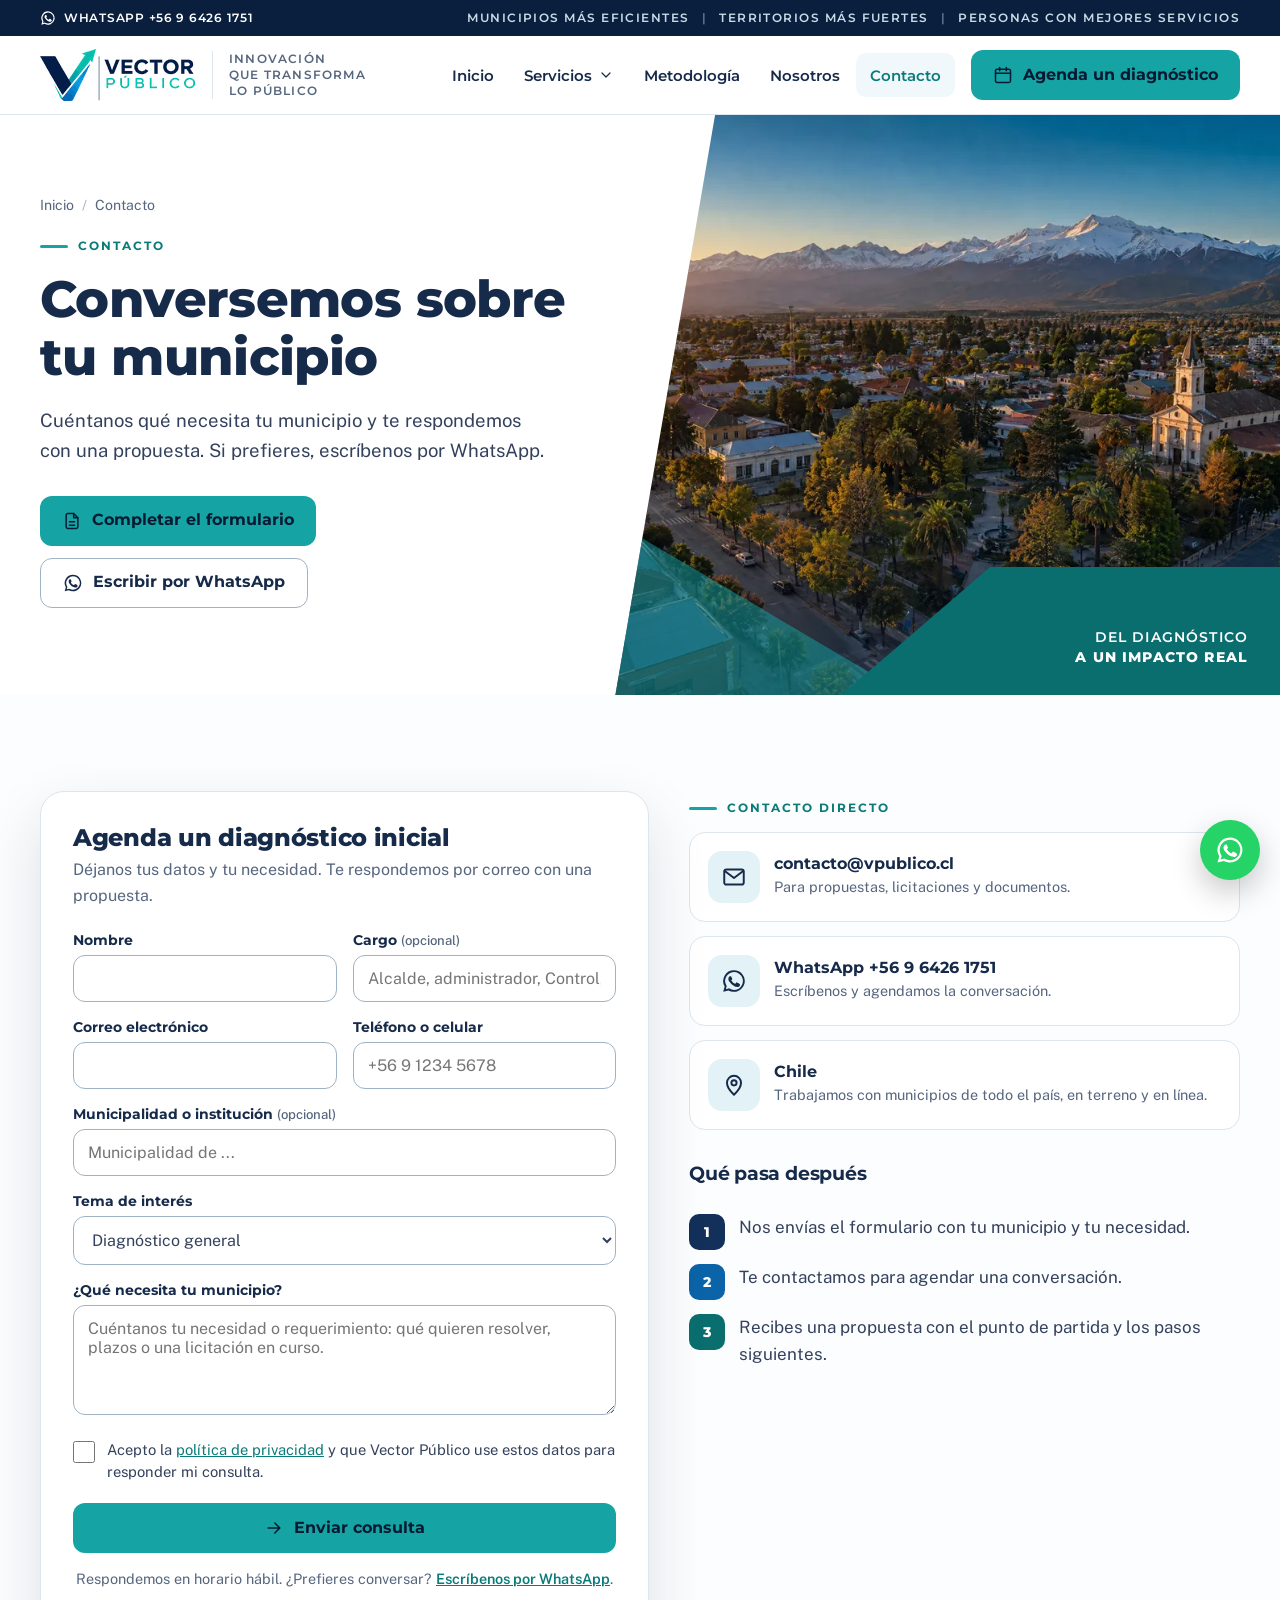
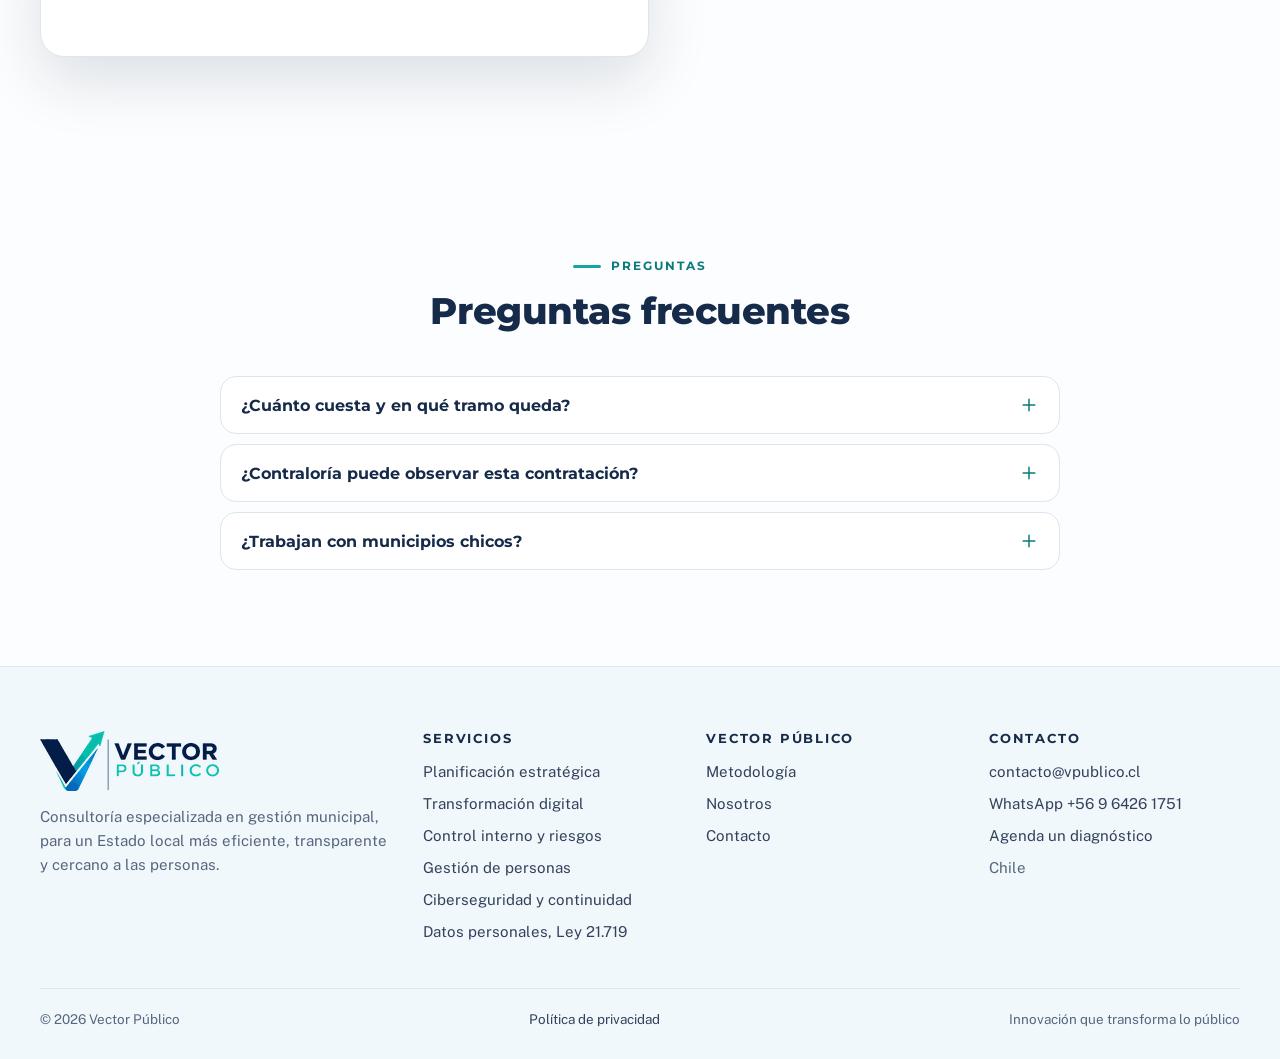
==== commit 660edccf: "Formulario por correo, noticias normativas y sello Proveedor del Estado Cambios pedidos por los soci" ====
--- a/contacto.html
+++ b/contacto.html
@@ -5,15 +5,15 @@
 <meta name="robots" content="noindex, nofollow">
 <meta name="viewport" content="width=device-width, initial-scale=1">
 <title>Contacto · Vector Público</title>
-<meta name="description" content="Agenda un diagnóstico inicial para tu municipio por WhatsApp o videollamada.">
+<meta name="description" content="Agenda un diagnóstico inicial para tu municipio: déjanos tus datos y te respondemos con una propuesta, o escríbenos por WhatsApp.">
 <meta name="theme-color" content="#0a1f3d">
 <!-- DEPLOY STEP: confirmar el dominio en canonical, og:url y og:image -->
-<link rel="canonical" href="https://www.vectorpublico.cl/contacto.html">
+<link rel="canonical" href="https://www.vpublico.cl/contacto.html">
 <meta property="og:type" content="website">
 <meta property="og:locale" content="es_CL">
 <meta property="og:site_name" content="Vector Público">
 <meta property="og:title" content="Contacto · Vector Público">
-<meta property="og:description" content="Agenda un diagnóstico inicial para tu municipio por WhatsApp o videollamada.">
+<meta property="og:description" content="Agenda un diagnóstico inicial para tu municipio: déjanos tus datos y te respondemos con una propuesta, o escríbenos por WhatsApp.">
 <meta property="og:url" content="https://platoniaaa.github.io/Pagina-para-Vector-Publico/contacto.html">
 <meta property="og:image" content="https://platoniaaa.github.io/Pagina-para-Vector-Publico/assets/img/og-1200.jpg">
 <link rel="icon" type="image/png" sizes="64x64" href="assets/favicon-64.png">
@@ -25,7 +25,7 @@
 </head>
 <body>
 <a class="skip" href="#contenido">Saltar al contenido</a>
-<svg width="0" height="0" style="position:absolute" aria-hidden="true" focusable="false"><symbol id="i-columns" viewBox="0 0 24 24"><path d="M3 9.5L12 4l9 5.5"/><path d="M4 21h16M5 18h14"/><path d="M6.5 10.5V18M10.5 10.5V18M13.5 10.5V18M17.5 10.5V18"/></symbol><symbol id="i-gear" viewBox="0 0 24 24"><circle cx="12" cy="12" r="3.2"/><path d="M12 2.8v2.4M12 18.8v2.4M2.8 12h2.4M18.8 12h2.4M5.5 5.5l1.7 1.7M16.8 16.8l1.7 1.7M5.5 18.5l1.7-1.7M16.8 7.2l1.7-1.7"/><circle cx="12" cy="12" r="6.6"/></symbol><symbol id="i-shield" viewBox="0 0 24 24"><path d="M12 3l8 3v6c0 5-3.5 8.2-8 9-4.5-.8-8-4-8-9V6l8-3z"/><path d="M8.6 12.2l2.4 2.4 4.5-4.8"/></symbol><symbol id="i-laptop" viewBox="0 0 24 24"><rect x="4" y="5" width="16" height="11" rx="1.6"/><path d="M2 19.5h20"/></symbol><symbol id="i-doccheck" viewBox="0 0 24 24"><path d="M14 3H7a2 2 0 0 0-2 2v14a2 2 0 0 0 2 2h10a2 2 0 0 0 2-2V8z"/><path d="M14 3v5h5"/><path d="M9 14.5l2 2 4-4"/></symbol><symbol id="i-doc" viewBox="0 0 24 24"><path d="M14 3H7a2 2 0 0 0-2 2v14a2 2 0 0 0 2 2h10a2 2 0 0 0 2-2V8z"/><path d="M14 3v5h5M9 13h6M9 17h6"/></symbol><symbol id="i-doclock" viewBox="0 0 24 24"><path d="M13 21H7a2 2 0 0 1-2-2V5a2 2 0 0 1 2-2h7l5 5v3"/><path d="M14 3v5h5"/><rect x="14" y="15" width="7" height="6" rx="1"/><path d="M15.8 15v-1.6a1.7 1.7 0 0 1 3.4 0V15"/></symbol><symbol id="i-map" viewBox="0 0 24 24"><path d="M9 4L3 6v14l6-2 6 2 6-2V4l-6 2-6-2z"/><path d="M9 4v14M15 6v14"/></symbol><symbol id="i-org" viewBox="0 0 24 24"><rect x="9" y="3" width="6" height="4.5" rx="1"/><rect x="3" y="16.5" width="6" height="4.5" rx="1"/><rect x="15" y="16.5" width="6" height="4.5" rx="1"/><path d="M12 7.5v4.5M6 16.5V12h12v4.5"/></symbol><symbol id="i-database" viewBox="0 0 24 24"><ellipse cx="12" cy="5.5" rx="7" ry="2.6"/><path d="M5 5.5v13c0 1.4 3.1 2.6 7 2.6s7-1.2 7-2.6v-13"/><path d="M5 12c0 1.4 3.1 2.6 7 2.6s7-1.2 7-2.6"/></symbol><symbol id="i-people" viewBox="0 0 24 24"><circle cx="9" cy="8" r="3"/><path d="M3.5 20c0-3.2 2.5-5.6 5.5-5.6s5.5 2.4 5.5 5.6"/><circle cx="17" cy="9" r="2.4"/><path d="M15.8 14.2c2.6.2 4.7 2.3 4.7 5.3"/></symbol><symbol id="i-user" viewBox="0 0 24 24"><circle cx="12" cy="8" r="4"/><path d="M4.5 21c0-4.2 3.4-7.5 7.5-7.5s7.5 3.3 7.5 7.5"/></symbol><symbol id="i-target" viewBox="0 0 24 24"><circle cx="12" cy="12" r="8.5"/><circle cx="12" cy="12" r="4.6"/><circle cx="12" cy="12" r="1.2"/></symbol><symbol id="i-chart" viewBox="0 0 24 24"><path d="M4 20V11M10 20v-6M16 20V8M3 20.5h18"/></symbol><symbol id="i-chartup" viewBox="0 0 24 24"><path d="M4 20V13M9.5 20v-5M15 20v-8M3 20.5h18"/><path d="M4 9l5-3.5 4 2.5 7-4.5"/><path d="M16.5 3.5H20V7"/></symbol><symbol id="i-check" viewBox="0 0 24 24"><path d="M5 12.5l4.5 4.5L19 7.5"/></symbol><symbol id="i-arrow" viewBox="0 0 24 24"><path d="M5 12h14M13 6l6 6-6 6"/></symbol><symbol id="i-chevron" viewBox="0 0 24 24"><path d="M6 9l6 6 6-6"/></symbol><symbol id="i-plus" viewBox="0 0 24 24"><path d="M12 5v14M5 12h14"/></symbol><symbol id="i-clock" viewBox="0 0 24 24"><circle cx="12" cy="12" r="9"/><path d="M12 7v5l3 2"/></symbol><symbol id="i-calendar" viewBox="0 0 24 24"><rect x="3" y="5" width="18" height="16" rx="2"/><path d="M3 10h18M8 3v4M16 3v4"/></symbol><symbol id="i-bulb" viewBox="0 0 24 24"><path d="M9 18h6M10 21h4"/><path d="M12 3a6 6 0 0 0-3.6 10.8c.7.5 1.1 1.3 1.1 2.1V17h5v-1.1c0-.8.4-1.6 1.1-2.1A6 6 0 0 0 12 3z"/></symbol><symbol id="i-search" viewBox="0 0 24 24"><circle cx="11" cy="11" r="6.5"/><path d="M16 16l5 5"/></symbol><symbol id="i-alert" viewBox="0 0 24 24"><path d="M12 3.5l9.5 16.5h-19z"/><path d="M12 10v4.5M12 17.4v.1"/></symbol><symbol id="i-folder" viewBox="0 0 24 24"><path d="M3 7a2 2 0 0 1 2-2h4l2 2h8a2 2 0 0 1 2 2v8a2 2 0 0 1-2 2H5a2 2 0 0 1-2-2z"/></symbol><symbol id="i-network" viewBox="0 0 24 24"><circle cx="12" cy="5" r="2.5"/><circle cx="5" cy="18.5" r="2.5"/><circle cx="19" cy="18.5" r="2.5"/><path d="M12 7.5v4M12 11.5L6.6 16.6M12 11.5l5.4 5.1"/></symbol><symbol id="i-route" viewBox="0 0 24 24"><circle cx="6" cy="19" r="2"/><circle cx="18" cy="5" r="2"/><path d="M8 19h6.5a3.5 3.5 0 0 0 0-7h-5a3.5 3.5 0 0 1 0-7H16"/></symbol><symbol id="i-refresh" viewBox="0 0 24 24"><path d="M20 11a8 8 0 0 0-14.3-4.9L4 8"/><path d="M4 4v4h4"/><path d="M4 13a8 8 0 0 0 14.3 4.9L20 16"/><path d="M20 20v-4h-4"/></symbol><symbol id="i-leaf" viewBox="0 0 24 24"><path d="M5 19c0-8 5.5-13.5 15-14-.4 9.6-6 15-14 15"/><path d="M5 19c3.5-3.8 6.5-6.4 10-8.4"/></symbol><symbol id="i-coins" viewBox="0 0 24 24"><ellipse cx="9" cy="7" rx="5.5" ry="2.5"/><path d="M3.5 7v4c0 1.4 2.5 2.5 5.5 2.5s5.5-1.1 5.5-2.5V7"/><path d="M9.5 16.3c.9 1.3 3.2 2.2 5.5 2.2 3 0 5.5-1.1 5.5-2.5v-4c0-1.2-1.6-2.2-4-2.5"/></symbol><symbol id="i-chat" viewBox="0 0 24 24"><path d="M4 5h16v11H9.5L5 20v-4H4z"/></symbol><symbol id="i-cap" viewBox="0 0 24 24"><path d="M2 9.5L12 5l10 4.5L12 14z"/><path d="M6 11.5V16c0 1.2 2.7 3 6 3s6-1.8 6-3v-4.5"/></symbol><symbol id="i-menu" viewBox="0 0 24 24"><path d="M4 7h16M4 12h16M4 17h16"/></symbol><symbol id="i-close" viewBox="0 0 24 24"><path d="M6 6l12 12M18 6L6 18"/></symbol><symbol id="i-pin" viewBox="0 0 24 24"><path d="M12 21s-6.5-6-6.5-11a6.5 6.5 0 0 1 13 0c0 5-6.5 11-6.5 11z"/><circle cx="12" cy="10" r="2.4"/></symbol><symbol id="i-layers" viewBox="0 0 24 24"><path d="M12 3l9 5-9 5-9-5 9-5z"/><path d="M3 13l9 5 9-5"/></symbol><symbol id="i-globe" viewBox="0 0 24 24"><circle cx="12" cy="12" r="9"/><path d="M3 12h18M12 3c2.5 2.5 3.8 5.5 3.8 9s-1.3 6.5-3.8 9c-2.5-2.5-3.8-5.5-3.8-9S9.5 5.5 12 3z"/></symbol><symbol id="i-whatsapp" viewBox="0 0 24 24"><path d="M12 2a10 10 0 0 0-8.6 15.1L2 22l5-1.3A10 10 0 1 0 12 2zm0 18.2a8.2 8.2 0 0 1-4.2-1.2l-.3-.2-3 .8.8-2.9-.2-.3A8.2 8.2 0 1 1 12 20.2zm4.5-6.1c-.2-.1-1.5-.7-1.7-.8-.2-.1-.4-.1-.6.1l-.8 1c-.1.2-.3.2-.5.1a6.7 6.7 0 0 1-3.3-2.9c-.3-.4.2-.4.7-1.3.1-.2 0-.3 0-.5l-.8-1.8c-.2-.5-.4-.4-.6-.4h-.5a1 1 0 0 0-.7.3 3 3 0 0 0-.9 2.2c0 1.3.9 2.5 1.1 2.7.1.2 1.9 2.9 4.6 4 1.7.7 2.3.8 3.2.7.5-.1 1.5-.6 1.7-1.2.2-.6.2-1.1.2-1.2-.1-.1-.3-.2-.6-.3z"/></symbol></svg>
+<svg width="0" height="0" style="position:absolute" aria-hidden="true" focusable="false"><symbol id="i-columns" viewBox="0 0 24 24"><path d="M3 9.5L12 4l9 5.5"/><path d="M4 21h16M5 18h14"/><path d="M6.5 10.5V18M10.5 10.5V18M13.5 10.5V18M17.5 10.5V18"/></symbol><symbol id="i-gear" viewBox="0 0 24 24"><circle cx="12" cy="12" r="3.2"/><path d="M12 2.8v2.4M12 18.8v2.4M2.8 12h2.4M18.8 12h2.4M5.5 5.5l1.7 1.7M16.8 16.8l1.7 1.7M5.5 18.5l1.7-1.7M16.8 7.2l1.7-1.7"/><circle cx="12" cy="12" r="6.6"/></symbol><symbol id="i-shield" viewBox="0 0 24 24"><path d="M12 3l8 3v6c0 5-3.5 8.2-8 9-4.5-.8-8-4-8-9V6l8-3z"/><path d="M8.6 12.2l2.4 2.4 4.5-4.8"/></symbol><symbol id="i-laptop" viewBox="0 0 24 24"><rect x="4" y="5" width="16" height="11" rx="1.6"/><path d="M2 19.5h20"/></symbol><symbol id="i-doccheck" viewBox="0 0 24 24"><path d="M14 3H7a2 2 0 0 0-2 2v14a2 2 0 0 0 2 2h10a2 2 0 0 0 2-2V8z"/><path d="M14 3v5h5"/><path d="M9 14.5l2 2 4-4"/></symbol><symbol id="i-doc" viewBox="0 0 24 24"><path d="M14 3H7a2 2 0 0 0-2 2v14a2 2 0 0 0 2 2h10a2 2 0 0 0 2-2V8z"/><path d="M14 3v5h5M9 13h6M9 17h6"/></symbol><symbol id="i-doclock" viewBox="0 0 24 24"><path d="M13 21H7a2 2 0 0 1-2-2V5a2 2 0 0 1 2-2h7l5 5v3"/><path d="M14 3v5h5"/><rect x="14" y="15" width="7" height="6" rx="1"/><path d="M15.8 15v-1.6a1.7 1.7 0 0 1 3.4 0V15"/></symbol><symbol id="i-map" viewBox="0 0 24 24"><path d="M9 4L3 6v14l6-2 6 2 6-2V4l-6 2-6-2z"/><path d="M9 4v14M15 6v14"/></symbol><symbol id="i-org" viewBox="0 0 24 24"><rect x="9" y="3" width="6" height="4.5" rx="1"/><rect x="3" y="16.5" width="6" height="4.5" rx="1"/><rect x="15" y="16.5" width="6" height="4.5" rx="1"/><path d="M12 7.5v4.5M6 16.5V12h12v4.5"/></symbol><symbol id="i-database" viewBox="0 0 24 24"><ellipse cx="12" cy="5.5" rx="7" ry="2.6"/><path d="M5 5.5v13c0 1.4 3.1 2.6 7 2.6s7-1.2 7-2.6v-13"/><path d="M5 12c0 1.4 3.1 2.6 7 2.6s7-1.2 7-2.6"/></symbol><symbol id="i-people" viewBox="0 0 24 24"><circle cx="9" cy="8" r="3"/><path d="M3.5 20c0-3.2 2.5-5.6 5.5-5.6s5.5 2.4 5.5 5.6"/><circle cx="17" cy="9" r="2.4"/><path d="M15.8 14.2c2.6.2 4.7 2.3 4.7 5.3"/></symbol><symbol id="i-user" viewBox="0 0 24 24"><circle cx="12" cy="8" r="4"/><path d="M4.5 21c0-4.2 3.4-7.5 7.5-7.5s7.5 3.3 7.5 7.5"/></symbol><symbol id="i-target" viewBox="0 0 24 24"><circle cx="12" cy="12" r="8.5"/><circle cx="12" cy="12" r="4.6"/><circle cx="12" cy="12" r="1.2"/></symbol><symbol id="i-chart" viewBox="0 0 24 24"><path d="M4 20V11M10 20v-6M16 20V8M3 20.5h18"/></symbol><symbol id="i-chartup" viewBox="0 0 24 24"><path d="M4 20V13M9.5 20v-5M15 20v-8M3 20.5h18"/><path d="M4 9l5-3.5 4 2.5 7-4.5"/><path d="M16.5 3.5H20V7"/></symbol><symbol id="i-check" viewBox="0 0 24 24"><path d="M5 12.5l4.5 4.5L19 7.5"/></symbol><symbol id="i-arrow" viewBox="0 0 24 24"><path d="M5 12h14M13 6l6 6-6 6"/></symbol><symbol id="i-chevron" viewBox="0 0 24 24"><path d="M6 9l6 6 6-6"/></symbol><symbol id="i-plus" viewBox="0 0 24 24"><path d="M12 5v14M5 12h14"/></symbol><symbol id="i-clock" viewBox="0 0 24 24"><circle cx="12" cy="12" r="9"/><path d="M12 7v5l3 2"/></symbol><symbol id="i-calendar" viewBox="0 0 24 24"><rect x="3" y="5" width="18" height="16" rx="2"/><path d="M3 10h18M8 3v4M16 3v4"/></symbol><symbol id="i-bulb" viewBox="0 0 24 24"><path d="M9 18h6M10 21h4"/><path d="M12 3a6 6 0 0 0-3.6 10.8c.7.5 1.1 1.3 1.1 2.1V17h5v-1.1c0-.8.4-1.6 1.1-2.1A6 6 0 0 0 12 3z"/></symbol><symbol id="i-search" viewBox="0 0 24 24"><circle cx="11" cy="11" r="6.5"/><path d="M16 16l5 5"/></symbol><symbol id="i-alert" viewBox="0 0 24 24"><path d="M12 3.5l9.5 16.5h-19z"/><path d="M12 10v4.5M12 17.4v.1"/></symbol><symbol id="i-folder" viewBox="0 0 24 24"><path d="M3 7a2 2 0 0 1 2-2h4l2 2h8a2 2 0 0 1 2 2v8a2 2 0 0 1-2 2H5a2 2 0 0 1-2-2z"/></symbol><symbol id="i-network" viewBox="0 0 24 24"><circle cx="12" cy="5" r="2.5"/><circle cx="5" cy="18.5" r="2.5"/><circle cx="19" cy="18.5" r="2.5"/><path d="M12 7.5v4M12 11.5L6.6 16.6M12 11.5l5.4 5.1"/></symbol><symbol id="i-route" viewBox="0 0 24 24"><circle cx="6" cy="19" r="2"/><circle cx="18" cy="5" r="2"/><path d="M8 19h6.5a3.5 3.5 0 0 0 0-7h-5a3.5 3.5 0 0 1 0-7H16"/></symbol><symbol id="i-refresh" viewBox="0 0 24 24"><path d="M20 11a8 8 0 0 0-14.3-4.9L4 8"/><path d="M4 4v4h4"/><path d="M4 13a8 8 0 0 0 14.3 4.9L20 16"/><path d="M20 20v-4h-4"/></symbol><symbol id="i-leaf" viewBox="0 0 24 24"><path d="M5 19c0-8 5.5-13.5 15-14-.4 9.6-6 15-14 15"/><path d="M5 19c3.5-3.8 6.5-6.4 10-8.4"/></symbol><symbol id="i-coins" viewBox="0 0 24 24"><ellipse cx="9" cy="7" rx="5.5" ry="2.5"/><path d="M3.5 7v4c0 1.4 2.5 2.5 5.5 2.5s5.5-1.1 5.5-2.5V7"/><path d="M9.5 16.3c.9 1.3 3.2 2.2 5.5 2.2 3 0 5.5-1.1 5.5-2.5v-4c0-1.2-1.6-2.2-4-2.5"/></symbol><symbol id="i-chat" viewBox="0 0 24 24"><path d="M4 5h16v11H9.5L5 20v-4H4z"/></symbol><symbol id="i-cap" viewBox="0 0 24 24"><path d="M2 9.5L12 5l10 4.5L12 14z"/><path d="M6 11.5V16c0 1.2 2.7 3 6 3s6-1.8 6-3v-4.5"/></symbol><symbol id="i-menu" viewBox="0 0 24 24"><path d="M4 7h16M4 12h16M4 17h16"/></symbol><symbol id="i-close" viewBox="0 0 24 24"><path d="M6 6l12 12M18 6L6 18"/></symbol><symbol id="i-pin" viewBox="0 0 24 24"><path d="M12 21s-6.5-6-6.5-11a6.5 6.5 0 0 1 13 0c0 5-6.5 11-6.5 11z"/><circle cx="12" cy="10" r="2.4"/></symbol><symbol id="i-layers" viewBox="0 0 24 24"><path d="M12 3l9 5-9 5-9-5 9-5z"/><path d="M3 13l9 5 9-5"/></symbol><symbol id="i-globe" viewBox="0 0 24 24"><circle cx="12" cy="12" r="9"/><path d="M3 12h18M12 3c2.5 2.5 3.8 5.5 3.8 9s-1.3 6.5-3.8 9c-2.5-2.5-3.8-5.5-3.8-9S9.5 5.5 12 3z"/></symbol><symbol id="i-mail" viewBox="0 0 24 24"><rect x="3" y="5" width="18" height="14" rx="2"/><path d="M3.5 6.5l8.5 6.5 8.5-6.5"/></symbol><symbol id="i-whatsapp" viewBox="0 0 24 24"><path d="M12 2a10 10 0 0 0-8.6 15.1L2 22l5-1.3A10 10 0 1 0 12 2zm0 18.2a8.2 8.2 0 0 1-4.2-1.2l-.3-.2-3 .8.8-2.9-.2-.3A8.2 8.2 0 1 1 12 20.2zm4.5-6.1c-.2-.1-1.5-.7-1.7-.8-.2-.1-.4-.1-.6.1l-.8 1c-.1.2-.3.2-.5.1a6.7 6.7 0 0 1-3.3-2.9c-.3-.4.2-.4.7-1.3.1-.2 0-.3 0-.5l-.8-1.8c-.2-.5-.4-.4-.6-.4h-.5a1 1 0 0 0-.7.3 3 3 0 0 0-.9 2.2c0 1.3.9 2.5 1.1 2.7.1.2 1.9 2.9 4.6 4 1.7.7 2.3.8 3.2.7.5-.1 1.5-.6 1.7-1.2.2-.6.2-1.1.2-1.2-.1-.1-.3-.2-.6-.3z"/></symbol></svg>
 <div class="topbar"><div class="wrap"><a href="https://wa.me/56964261751?text=Hola%2C%20quiero%20agendar%20un%20diagn%C3%B3stico%20inicial%20para%20mi%20municipio." target="_blank" rel="noopener"><svg class="ic fill" aria-hidden="true" focusable="false"><use href="#i-whatsapp"/></svg>WhatsApp +56 9 6426 1751</a><p class="claims"><span>Municipios más eficientes</span><span>Territorios más fuertes</span><span>Personas con mejores servicios</span></p></div></div>
 <header class="site-header">
 <div class="wrap">
@@ -39,7 +39,7 @@
 <li><a class="navlink" href="nosotros.html">Nosotros</a></li>
 <li><a class="navlink" href="contacto.html" aria-current="page">Contacto</a></li>
 </ul>
-<a class="btn header-cta" href="https://wa.me/56964261751?text=Hola%2C%20quiero%20agendar%20un%20diagn%C3%B3stico%20inicial%20para%20mi%20municipio." target="_blank" rel="noopener"><svg class="ic fill" aria-hidden="true" focusable="false"><use href="#i-whatsapp"/></svg>Agenda un diagnóstico</a>
+<a class="btn header-cta" href="#formulario"><svg class="ic" aria-hidden="true" focusable="false"><use href="#i-calendar"/></svg>Agenda un diagnóstico</a>
 </nav>
 <button class="menu-btn" type="button" aria-expanded="false" aria-controls="menu" aria-label="Abrir menú"><svg class="ic i-open" aria-hidden="true" focusable="false"><use href="#i-menu"/></svg><svg class="ic i-close" aria-hidden="true" focusable="false"><use href="#i-close"/></svg></button>
 </div>
@@ -51,35 +51,45 @@
 <nav class="crumbs" aria-label="Ruta"><a href="index.html">Inicio</a><span aria-hidden="true">/</span><span aria-current="page">Contacto</span></nav>
 <p class="kicker">Contacto</p>
 <h1>Conversemos sobre tu municipio</h1>
-<p class="lead">Agenda un diagnóstico inicial por WhatsApp o videollamada.</p>
-<div class="actions"><a class="btn" href="https://wa.me/56964261751?text=Hola%2C%20quiero%20agendar%20un%20diagn%C3%B3stico%20inicial%20para%20mi%20municipio." target="_blank" rel="noopener"><svg class="ic fill" aria-hidden="true" focusable="false"><use href="#i-whatsapp"/></svg>Escribir por WhatsApp</a><a class="btn btn-ghost" href="#formulario">Completar el formulario</a></div>
+<p class="lead">Cuéntanos qué necesita tu municipio y te respondemos con una propuesta. Si prefieres, escríbenos por WhatsApp.</p>
+<div class="actions"><a class="btn" href="#formulario"><svg class="ic" aria-hidden="true" focusable="false"><use href="#i-doc"/></svg>Completar el formulario</a><a class="btn btn-ghost" href="https://wa.me/56964261751?text=Hola%2C%20quiero%20agendar%20un%20diagn%C3%B3stico%20inicial%20para%20mi%20municipio." target="_blank" rel="noopener"><svg class="ic fill" aria-hidden="true" focusable="false"><use href="#i-whatsapp"/></svg>Escribir por WhatsApp</a></div>
 </div>
 <figure class="hero-media"><picture><source type="image/webp" srcset="assets/img/contacto-640.webp 640w, assets/img/contacto-960.webp 960w, assets/img/contacto-1280.webp 1280w, assets/img/contacto-1600.webp 1600w, assets/img/contacto-1920.webp 1920w, assets/img/contacto-2400.webp 2400w" sizes="(max-width: 900px) 100vw, (min-width: 1877px) 55vw, 1032px"><img src="assets/img/contacto-960.jpg" srcset="assets/img/contacto-960.jpg 960w, assets/img/contacto-1600.jpg 1600w" sizes="(max-width: 900px) 100vw, (min-width: 1877px) 55vw, 1032px" width="1600" height="900" alt="Vista aérea de una comuna chilena con su plaza y la cordillera al atardecer" style="object-position:50% 60%" loading="eager" decoding="async" fetchpriority="high"></picture><span class="tri" aria-hidden="true"></span><p class="claim"><span>Del diagnóstico</span> <b>a un impacto real</b></p></figure>
 </div>
 </section><section class="section" id="formulario">
 <div class="wrap contact-grid">
-<form class="form-card reveal" id="wa-form" novalidate>
+<form class="form-card reveal" id="contact-form" action="enviar.php" method="post">
 <h2>Agenda un diagnóstico inicial</h2>
-<p class="lede">Completa lo que quieras y se abrirá WhatsApp con tu mensaje listo.</p>
-<div class="field"><label for="f-muni">Municipalidad <small>(opcional)</small></label><input id="f-muni" name="municipalidad" type="text" placeholder="Municipalidad de ..." autocomplete="organization"></div>
-<div class="field"><label for="f-cargo">Cargo <small>(opcional)</small></label><input id="f-cargo" name="cargo" type="text" placeholder="Alcalde, administrador, Control, SECPLA, Informática" autocomplete="organization-title"></div>
-<div class="field"><label for="f-tema">Tema de interés</label><select id="f-tema" name="tema"><option>Diagnóstico general</option><option>Planificación estratégica y desarrollo territorial</option><option>Transformación digital y modernización municipal</option><option>Control interno y gestión de riesgos</option><option>Gestión de personas y estructura organizacional</option><option>Ciberseguridad, gobierno de datos y continuidad operacional</option><option>Protección de datos personales, Ley 21.719</option></select></div>
-<div class="field"><label for="f-msg">Mensaje <small>(opcional)</small></label><textarea id="f-msg" name="mensaje" placeholder="Cuéntanos en una línea qué te preocupa hoy."></textarea></div>
-<button class="btn" type="submit"><svg class="ic fill" aria-hidden="true" focusable="false"><use href="#i-whatsapp"/></svg>Escribir por WhatsApp</button>
-<p class="micro">Respondemos en horario hábil.</p>
-<p class="status" aria-live="polite"></p>
+<p class="lede">Déjanos tus datos y tu necesidad. Te respondemos por correo con una propuesta.</p>
+<div class="field-row">
+<div class="field"><label for="f-nombre">Nombre</label><input id="f-nombre" name="nombre" type="text" required maxlength="100" autocomplete="name" aria-describedby="e-nombre"><p class="field-error" id="e-nombre"></p></div>
+<div class="field"><label for="f-cargo">Cargo <small>(opcional)</small></label><input id="f-cargo" name="cargo" type="text" maxlength="120" placeholder="Alcalde, administrador, Control, SECPLA" autocomplete="organization-title"></div>
+</div>
+<div class="field-row">
+<div class="field"><label for="f-correo">Correo electrónico</label><input id="f-correo" name="correo" type="email" required maxlength="254" autocomplete="email" inputmode="email" aria-describedby="e-correo"><p class="field-error" id="e-correo"></p></div>
+<div class="field"><label for="f-telefono">Teléfono o celular</label><input id="f-telefono" name="telefono" type="tel" required maxlength="30" autocomplete="tel" inputmode="tel" placeholder="+56 9 1234 5678" aria-describedby="e-telefono"><p class="field-error" id="e-telefono"></p></div>
+</div>
+<div class="field"><label for="f-muni">Municipalidad o institución <small>(opcional)</small></label><input id="f-muni" name="municipalidad" type="text" maxlength="120" placeholder="Municipalidad de ..." autocomplete="organization"></div>
+<div class="field"><label for="f-tema">Tema de interés</label><select id="f-tema" name="tema"><option value="diagnostico-general">Diagnóstico general</option><option value="planificacion-estrategica">Planificación estratégica y desarrollo territorial</option><option value="transformacion-digital">Transformación digital y modernización municipal</option><option value="control-interno">Control interno y gestión de riesgos</option><option value="gestion-de-personas">Gestión de personas y estructura organizacional</option><option value="ciberseguridad">Ciberseguridad, gobierno de datos y continuidad operacional</option><option value="proteccion-de-datos">Protección de datos personales, Ley 21.719</option></select></div>
+<div class="field"><label for="f-msg">¿Qué necesita tu municipio?</label><textarea id="f-msg" name="mensaje" required maxlength="3000" placeholder="Cuéntanos tu necesidad o requerimiento: qué quieren resolver, plazos o una licitación en curso." aria-describedby="e-mensaje"></textarea><p class="field-error" id="e-mensaje"></p></div>
+<div class="field hp" aria-hidden="true"><label for="f-web">Sitio web</label><input id="f-web" name="sitio_web" type="text" tabindex="-1" autocomplete="off"></div>
+<div class="field check"><input id="f-acepta" name="acepta" type="checkbox" value="1" required aria-describedby="e-acepta"><label for="f-acepta">Acepto la <a href="privacidad.html" target="_blank">política de privacidad</a> y que Vector Público use estos datos para responder mi consulta.</label><p class="field-error" id="e-acepta"></p></div>
+<button class="btn" type="submit"><svg class="ic" aria-hidden="true" focusable="false"><use href="#i-arrow"/></svg>Enviar consulta</button>
+<p class="micro">Respondemos en horario hábil. ¿Prefieres conversar? <a href="https://wa.me/56964261751?text=Hola%2C%20quiero%20agendar%20un%20diagn%C3%B3stico%20inicial%20para%20mi%20municipio." target="_blank" rel="noopener">Escríbenos por WhatsApp</a>.</p>
+<p class="status" role="status" aria-live="polite"></p>
 </form>
 <div class="reveal">
 <p class="kicker">Contacto directo</p>
 <div class="direct">
+<a href="mailto:contacto@vpublico.cl"><span class="ic-wrap" style="margin:0"><svg class="ic" aria-hidden="true" focusable="false"><use href="#i-mail"/></svg></span><span><b>contacto@vpublico.cl</b><small>Para propuestas, licitaciones y documentos.</small></span></a>
 <a href="https://wa.me/56964261751?text=Hola%2C%20quiero%20agendar%20un%20diagn%C3%B3stico%20inicial%20para%20mi%20municipio." target="_blank" rel="noopener"><span class="ic-wrap" style="margin:0"><svg class="ic fill" aria-hidden="true" focusable="false"><use href="#i-whatsapp"/></svg></span><span><b>WhatsApp +56 9 6426 1751</b><small>Escríbenos y agendamos la conversación.</small></span></a>
 <div><span class="ic-wrap" style="margin:0"><svg class="ic" aria-hidden="true" focusable="false"><use href="#i-pin"/></svg></span><span><b>Chile</b><small>Trabajamos con municipios de todo el país, en terreno y en línea.</small></span></div>
 </div>
 <h3 style="margin-top:32px">Qué pasa después</h3>
 <ol class="next-steps">
-<li><span class="num">1</span><span>Nos escribes por WhatsApp con tu municipio y tu cargo.</span></li>
-<li><span class="num" style="--c:#0b63a8">2</span><span>Agendamos una conversación.</span></li>
-<li><span class="num" style="--c:#0b6e6e">3</span><span>Sales con un punto de partida y los dos o tres pasos siguientes.</span></li>
+<li><span class="num">1</span><span>Nos envías el formulario con tu municipio y tu necesidad.</span></li>
+<li><span class="num" style="--c:#0b63a8">2</span><span>Te contactamos para agendar una conversación.</span></li>
+<li><span class="num" style="--c:#0b6e6e">3</span><span>Recibes una propuesta con el punto de partida y los pasos siguientes.</span></li>
 </ol>
 </div>
 </div>
@@ -97,9 +107,9 @@
 <div><img src="assets/logo-marca-180.png" srcset="assets/logo-marca-180.png 1x, assets/logo-marca-225.png 1.25x, assets/logo-marca-270.png 1.5x, assets/logo-marca-360.png 2x, assets/logo-marca-540.png 3x" alt="Vector Público" width="180" height="60" loading="lazy"><p>Consultoría especializada en gestión municipal, para un Estado local más eficiente, transparente y cercano a las personas.</p></div>
 <div><h4>Servicios</h4><ul><li><a href="servicios/planificacion-estrategica.html">Planificación estratégica</a></li><li><a href="servicios/transformacion-digital.html">Transformación digital</a></li><li><a href="servicios/control-interno.html">Control interno y riesgos</a></li><li><a href="servicios/gestion-de-personas.html">Gestión de personas</a></li><li><a href="servicios/ciberseguridad.html">Ciberseguridad y continuidad</a></li><li><a href="servicios/proteccion-de-datos.html">Datos personales, Ley 21.719</a></li></ul></div>
 <div><h4>Vector Público</h4><ul><li><a href="metodologia.html">Metodología</a></li><li><a href="nosotros.html">Nosotros</a></li><li><a href="contacto.html">Contacto</a></li></ul></div>
-<div><h4>Contacto</h4><ul><li><a href="https://wa.me/56964261751?text=Hola%2C%20quiero%20agendar%20un%20diagn%C3%B3stico%20inicial%20para%20mi%20municipio." target="_blank" rel="noopener">WhatsApp +56 9 6426 1751</a></li><li><a href="contacto.html">Agenda un diagnóstico</a></li><li>Chile</li></ul></div>
+<div><h4>Contacto</h4><ul><li><a href="mailto:contacto@vpublico.cl">contacto@vpublico.cl</a></li><li><a href="https://wa.me/56964261751?text=Hola%2C%20quiero%20agendar%20un%20diagn%C3%B3stico%20inicial%20para%20mi%20municipio." target="_blank" rel="noopener">WhatsApp +56 9 6426 1751</a></li><li><a href="contacto.html#formulario">Agenda un diagnóstico</a></li><li>Chile</li></ul></div>
 </div>
-<div class="legal"><span>© 2026 Vector Público</span><span>Innovación que transforma lo público</span></div>
+<div class="legal"><span>© 2026 Vector Público</span><a href="privacidad.html">Política de privacidad</a><span>Innovación que transforma lo público</span></div>
 </div>
 </footer>
 <a class="wa-float" href="https://wa.me/56964261751?text=Hola%2C%20quiero%20agendar%20un%20diagn%C3%B3stico%20inicial%20para%20mi%20municipio." target="_blank" rel="noopener" aria-label="Escribir por WhatsApp a Vector Público"><svg class="ic fill" aria-hidden="true" focusable="false"><use href="#i-whatsapp"/></svg></a>
--- a/assets/site.css
+++ b/assets/site.css
@@ -139,8 +139,9 @@
 .hero-media::after{content:"";position:absolute;inset:0;background:linear-gradient(180deg,rgba(7,26,51,0) 55%,rgba(7,26,51,.32));pointer-events:none}
 /* Video del héroe: encima de la foto, invisible en reposo; el scroll lo hace aparecer y avanzar */
 .hero-media video{position:absolute;inset:0;width:100%;height:100%;object-fit:cover;object-position:50% 50%;opacity:0;transform:translateZ(0);pointer-events:none}
-@media (min-width:901px){.hero-media[data-video] img{object-position:50% 50%!important}}
-@media (max-width:900px),(orientation:portrait) and (max-width:1024px),(orientation:portrait) and (pointer:coarse),(orientation:landscape) and (pointer:coarse) and (max-height:560px),(prefers-reduced-motion:reduce){.hero-media video{display:none}}
+/* la foto del héroe con video es el primer cuadro exacto del video (cuadrado en escritorio, franja en celular) */
+.hero-media[data-video] img{object-position:50% 50%!important}
+@media (prefers-reduced-motion:reduce){.hero-media video{display:none}}
 .hero-media .tri{position:absolute;z-index:1;left:0;bottom:0;width:44%;height:48%;background:rgba(21,164,163,.5);clip-path:polygon(0 38%,100% 100%,0 100%);pointer-events:none}
 .claim{position:absolute;z-index:2;right:0;bottom:0;width:min(66%,440px);padding:60px 32px 28px 120px;background:var(--teal-700);clip-path:polygon(34% 0,100% 0,100% 100%,0 100%);color:#fff;font:600 .9rem/1.4 var(--head);letter-spacing:.08em;text-transform:uppercase;text-align:right}
 .claim b{display:block;font-weight:800}
@@ -160,6 +161,14 @@
   .hero-media{order:-1;min-height:0;height:min(30vh,250px);clip-path:polygon(0 0,100% 0,100% 100%,0 86%)}
   .hero-copy,.page-hero .hero-copy{padding:28px 24px 52px}
   .claim{width:74%;padding:26px 16px 18px 64px;font-size:.78rem}
+}
+/* celular: con el video listo y la página arriba, el héroe queda fijo bajo el encabezado durante --pin px de scroll
+   mientras avanza el video; el espacio de abajo se consume detrás del héroe, así que no queda ningún hueco.
+   La clase la pone site.js solo si el navegador conoce overflow:clip (con hidden, sticky no funcionaría). */
+@media (max-width:900px){
+  .hero.video-fijo{overflow:clip}
+  .hero.video-fijo .hero-grid{position:sticky;top:var(--header-h)}
+  .hero.video-fijo::after{content:"";display:block;height:var(--pin,260px)}
 }
 @media (max-width:560px){
   .topbar{display:none}
@@ -353,17 +362,7 @@
 .comp header .ic{width:26px;height:26px}
 .comp ul{margin:0;padding:16px 16px 18px 32px;color:var(--muted);font-size:.93rem}
 .comp li+li{margin-top:6px}
-.stages{display:grid;grid-template-columns:repeat(3,1fr);gap:18px}
-.stage-card{background:#fff;border:1px solid var(--line);border-radius:var(--radius);box-shadow:var(--shadow);overflow:hidden}
-.stage-card header{display:flex;gap:14px;align-items:center;padding:18px 20px;border-bottom:1px solid var(--line)}
-.stage-card header .num{flex:none}
-.stage-card header b{display:block;font:800 1.02rem/1.2 var(--head);color:var(--navy-700)}
-.stage-card header small{display:block;margin-top:2px;color:var(--muted);font-size:.86rem}
-.stage-card ol{margin:0;padding:14px 20px 20px;list-style:none;display:grid;gap:10px}
-.stage-card li{display:flex;gap:12px;align-items:center;color:var(--text)}
-.stage-card li span{display:inline-grid;place-items:center;flex:none;width:28px;height:28px;border-radius:50%;background:var(--sky-100);font:700 .8rem var(--head);color:var(--navy-700)}
 @media (max-width:1100px){.components{grid-template-columns:repeat(3,1fr)}}
-@media (max-width:900px){.stages{grid-template-columns:1fr}}
 @media (max-width:640px){.components{grid-template-columns:1fr}}
 
 /* ---------- Metodología en chevrones, como en la presentación ----------
@@ -375,7 +374,7 @@
 .flow-hint .h-fine{display:none}
 @media (hover:hover) and (pointer:fine){.flow-hint .h-fine{display:inline}.flow-hint .h-touch{display:none}}
 @media (max-width:1099px){.flow-hint .h-fine{display:none}.flow-hint .h-touch{display:inline}}
-.flow-steps{display:grid;grid-template-columns:repeat(7,minmax(0,1fr))}
+.flow-steps{display:grid;grid-template-columns:repeat(var(--n,7),minmax(0,1fr))}
 .flow-step{display:contents}
 .flow-chev{grid-row:1;position:relative;display:grid;grid-template-columns:minmax(0,1fr) auto;grid-template-areas:"n ic" "t t";container-type:inline-size;align-content:space-between;gap:10px 8px;min-height:112px;margin:0 -16px 0 0;padding:20px 18px 20px 24px;border:0;background:var(--c);color:#fff;text-align:left;font:inherit;cursor:pointer;-webkit-tap-highlight-color:transparent;clip-path:polygon(0 0,calc(100% - 22px) 0,100% 50%,calc(100% - 22px) 100%,0 100%,22px 50%);transition:transform .3s var(--ease),filter .3s var(--ease)}
 .flow-step:first-child .flow-chev{padding-left:18px;clip-path:polygon(0 0,calc(100% - 22px) 0,100% 50%,calc(100% - 22px) 100%,0 100%)}
@@ -392,13 +391,17 @@
 .flow-chev:focus-visible{outline:none}
 .flow-chev:focus-visible .flow-t{outline:2px solid currentColor;outline-offset:2px;border-radius:3px}
 .flow-panel{grid-row:2;grid-column:1/-1;position:relative;margin-top:20px;padding:26px 30px 28px;background:#fff;border:1px solid var(--line);border-top:4px solid var(--c);border-radius:var(--radius);box-shadow:var(--shadow)}
-.flow-panel::before{content:"";position:absolute;top:-15px;left:calc((var(--i) - .5) / 7 * 100% + 8px);width:24px;height:11px;margin-left:-12px;background:var(--c);clip-path:polygon(50% 0,100% 100%,0 100%)}
-.flow-step:last-child .flow-panel::before{left:calc(6.5 / 7 * 100%)}
+.flow-panel::before{content:"";position:absolute;top:-15px;left:calc((var(--i) - .5) / var(--n,7) * 100% + 8px);width:24px;height:11px;margin-left:-12px;background:var(--c);clip-path:polygon(50% 0,100% 100%,0 100%)}
+.flow-step:last-child .flow-panel::before{left:calc((var(--n,7) - .5) / var(--n,7) * 100%)}
 .flow-panel h3{display:flex;align-items:baseline;gap:12px;margin:0 0 16px;font:800 1.2rem/1.3 var(--head);color:var(--navy-700)}
 .flow-panel h3 span{color:var(--c)}
 .flow-panel ul{display:grid;grid-template-columns:repeat(2,minmax(0,1fr));gap:12px 32px;margin:0;padding:0;list-style:none}
 .flow-panel li{position:relative;padding-left:22px;color:var(--text)}
 .flow-panel li::before{content:"";position:absolute;left:0;top:.55em;width:9px;height:9px;border-radius:50%;background:var(--c)}
+.flow-sub{margin:-8px 0 16px;color:var(--muted);font-size:.95rem}
+.flow-panel ul.flow-num li{display:flex;align-items:center;gap:12px;padding-left:0}
+.flow-panel ul.flow-num li::before{content:none}
+.flow-panel ul.flow-num .flow-k{display:inline-grid;place-items:center;flex:none;width:28px;height:28px;border-radius:50%;background:var(--sky-100);font:700 .8rem var(--head);color:var(--navy-700)}
 html.js .flow-panel{display:none}
 html.js .flow-step.is-open .flow-panel{display:block;animation:flow-in .3s var(--ease)}
 @keyframes flow-in{from{opacity:0;transform:translateY(6px)}to{opacity:1;transform:none}}
@@ -495,7 +498,87 @@
 .next-steps{margin:28px 0 0;padding:0;list-style:none;display:grid;gap:14px}
 .next-steps li{display:flex;gap:14px;align-items:flex-start}
 .next-steps li .num{flex:none;width:36px;height:36px;border-radius:10px;font-size:.9rem}
+/* Formulario que llega por correo (enviar.php): filas de dos campos, errores por campo y casilla de aceptación */
+.field-row{display:grid;grid-template-columns:1fr 1fr;gap:0 16px}
+.field-error{min-height:0;margin-top:6px;font-size:.86rem;font-weight:600;color:#b3261e}
+.field-error:empty{display:none}
+.field.invalid input,.field.invalid textarea{border-color:#b3261e}
+.field.invalid input:focus,.field.invalid textarea:focus{box-shadow:0 0 0 4px rgba(179,38,30,.15)}
+/* trampa para robots: fuera de la vista y del lector de pantalla */
+.field.hp{position:absolute!important;left:-9999px;width:1px;height:1px;overflow:hidden}
+.form-card{position:relative}
+.field.check{display:grid;grid-template-columns:22px 1fr;gap:4px 12px;align-items:start}
+.field.check input{width:22px;height:22px;margin:2px 0 0;accent-color:var(--teal-700);cursor:pointer}
+.field.check label{margin:0;font:400 .92rem/1.5 var(--body);color:var(--text);cursor:pointer}
+.field.check .field-error{grid-column:2}
+.form-card .btn[disabled]{opacity:.65;cursor:progress;transform:none;box-shadow:none}
+.form-card .micro a{font-weight:600}
+.status.error{color:#b3261e}
+.status.ok{padding:14px 16px;border-radius:12px;background:var(--sky-50);border:1px solid var(--line)}
 @media (max-width:900px){.contact-grid{grid-template-columns:1fr}.form-card{padding:24px 18px}}
+@media (max-width:560px){.field-row{grid-template-columns:1fr}}
+
+/* ---------- Política de privacidad ---------- */
+.legal-doc{max-width:780px}
+.legal-doc .crumbs{margin-bottom:18px}
+.legal-doc h1{margin-bottom:6px}
+.legal-doc h2{margin:40px 0 12px;font-size:1.35rem}
+.legal-doc p,.legal-doc li{color:var(--text);line-height:1.7}
+.legal-doc p + p{margin-top:12px}
+.legal-doc ul{margin:0;padding-left:20px;display:grid;gap:8px}
+
+/* ---------- Carrusel de actualidad normativa (fichas de servicio) ---------- */
+.news-head{display:flex;justify-content:space-between;align-items:flex-end;gap:24px;margin-bottom:32px}
+.news-head .sec-head{margin-bottom:0}
+.news-ctrl{display:flex;gap:10px;flex:none}
+.news-ctrl[hidden]{display:none}
+.news-btn{display:grid;place-items:center;width:48px;height:48px;padding:0;border-radius:50%;border:1.5px solid var(--line-strong);background:#fff;color:var(--navy-700);cursor:pointer;transition:border-color .25s var(--ease),color .25s var(--ease),background .25s var(--ease)}
+.news-btn:hover{border-color:var(--teal);color:var(--teal-text)}
+.news-btn .ic{width:20px;height:20px}
+.news-btn[data-dir="-1"] .ic{transform:rotate(180deg)}
+/* pausa: dos barras; reanudar: triángulo */
+.news-pause .ic-play{display:none}
+.news-pause[aria-pressed="true"] .ic-pause{display:none}
+.news-pause[aria-pressed="true"] .ic-play{display:block}
+.news-track{display:flex;gap:20px;margin:0;padding:6px 4px 20px;list-style:none;overflow-x:auto;scroll-snap-type:x mandatory;scroll-behavior:smooth;overscroll-behavior-x:contain;scrollbar-width:thin}
+/* con JavaScript se navega con flechas y puntos: la barra de desplazamiento sobra */
+html.js .news-track{scrollbar-width:none}
+html.js .news-track::-webkit-scrollbar{display:none}
+.news-card{position:relative;flex:0 0 calc((100% - 40px) / 3);scroll-snap-align:start;display:flex;flex-direction:column;overflow:hidden;background:#fff;border:1px solid var(--line);border-radius:var(--radius-lg);box-shadow:var(--shadow);transition:transform .35s var(--ease),box-shadow .35s var(--ease)}
+.news-card:hover{transform:translateY(-4px);box-shadow:var(--shadow-lg)}
+.news-card:focus-within{outline:3px solid var(--teal);outline-offset:2px}
+.news-card .ph{position:relative;margin:0;aspect-ratio:16/9;overflow:hidden;background:var(--sky-100)}
+.news-card .ph img{width:100%;height:100%;object-fit:cover;transition:transform .6s var(--ease)}
+.news-card:hover .ph img{transform:scale(1.04)}
+.news-card .body{display:flex;flex-direction:column;gap:10px;flex:1;padding:20px 22px 22px}
+.news-card .meta{display:flex;flex-wrap:wrap;align-items:center;gap:8px 10px;font:700 .82rem/1.3 var(--head);color:var(--navy-700)}
+.news-card .tag{padding:4px 10px;border-radius:999px;background:var(--sky-100);color:var(--teal-700);font-size:.7rem;letter-spacing:.08em;text-transform:uppercase}
+.news-card h3{font-size:1.06rem}
+.news-card h3 a{color:inherit;text-decoration:none}
+/* toda la tarjeta abre la fuente */
+.news-card h3 a::after{content:"";position:absolute;inset:0;z-index:1}
+.news-card h3 a:focus-visible{outline:none}
+.news-card p{color:var(--muted);font-size:.94rem}
+.news-card .src{display:flex;align-items:center;gap:6px;margin-top:auto;padding-top:6px;font:700 .84rem/1.3 var(--head);color:var(--teal-text)}
+.news-card .src .ic{width:16px;height:16px;transform:rotate(-45deg)}
+.news-dots{display:flex;justify-content:center;gap:2px;margin:6px 0 0;padding:0;list-style:none}
+.news-dots[hidden]{display:none}
+.news-dots button{display:grid;place-items:center;width:28px;height:28px;padding:0;border:0;background:none;cursor:pointer}
+.news-dots button::before{content:"";width:10px;height:10px;border-radius:999px;background:var(--line-strong);transition:width .3s var(--ease),background .3s var(--ease)}
+.news-dots button[aria-current="true"]::before{width:26px;background:var(--teal)}
+.news-note{margin-top:12px;font-size:.84rem;color:var(--muted);text-align:center}
+@media (max-width:1000px){.news-card{flex-basis:calc((100% - 20px) / 2)}}
+@media (max-width:640px){.news-head{flex-direction:column;align-items:flex-start}.news-card{flex-basis:86%}.news-track{gap:14px}}
+
+/* ---------- Sello Proveedor del Estado (inicio) ---------- */
+.seal-band{padding:44px 0;background:#fff;border-top:1px solid var(--line)}
+.seal{display:flex;flex-wrap:wrap;align-items:center;justify-content:center;gap:18px 32px}
+.seal img{width:auto;height:60px}
+.seal-text b{display:block;font:800 1.08rem/1.3 var(--head);color:var(--navy-700)}
+.seal-text small{display:block;margin-top:4px;color:var(--muted);font-size:.92rem}
+.seal-text small[hidden]{display:none}
+.seal .btn{min-height:46px}
+@media (max-width:640px){.seal{flex-direction:column;text-align:center}}
 
 /* ---------- Banda final ---------- */
 .cta-band{position:relative;overflow:hidden;background:var(--navy-900);color:#fff}
@@ -533,8 +616,6 @@
 
 /* WhatsApp flotante */
 .wa-float{position:fixed;right:20px;bottom:20px;z-index:70;display:grid;place-items:center;width:60px;height:60px;border-radius:50%;background:#25d366;color:#fff;box-shadow:0 12px 30px rgba(0,0,0,.22);transition:transform .3s var(--ease),opacity .3s var(--ease)}
-/* mientras el botón principal del héroe está en pantalla, el flotante se esconde: hacen lo mismo */
-body.cta-on-screen .wa-float{opacity:0;transform:scale(.8);pointer-events:none}
 .wa-float:hover{transform:scale(1.06)}
 .wa-float .ic{width:30px;height:30px}
 body.menu-open .wa-float{display:none}
@@ -555,6 +636,7 @@
 
 @media (prefers-reduced-motion:reduce){
   html{scroll-behavior:auto}
+  .news-track{scroll-behavior:auto}
   *,*::before,*::after{animation:none!important;transition:none!important}
   html.js .reveal,html.js .stagger > *{opacity:1;transform:none}
   html.js .index-rows:not(.in) .bar i{transform:none}
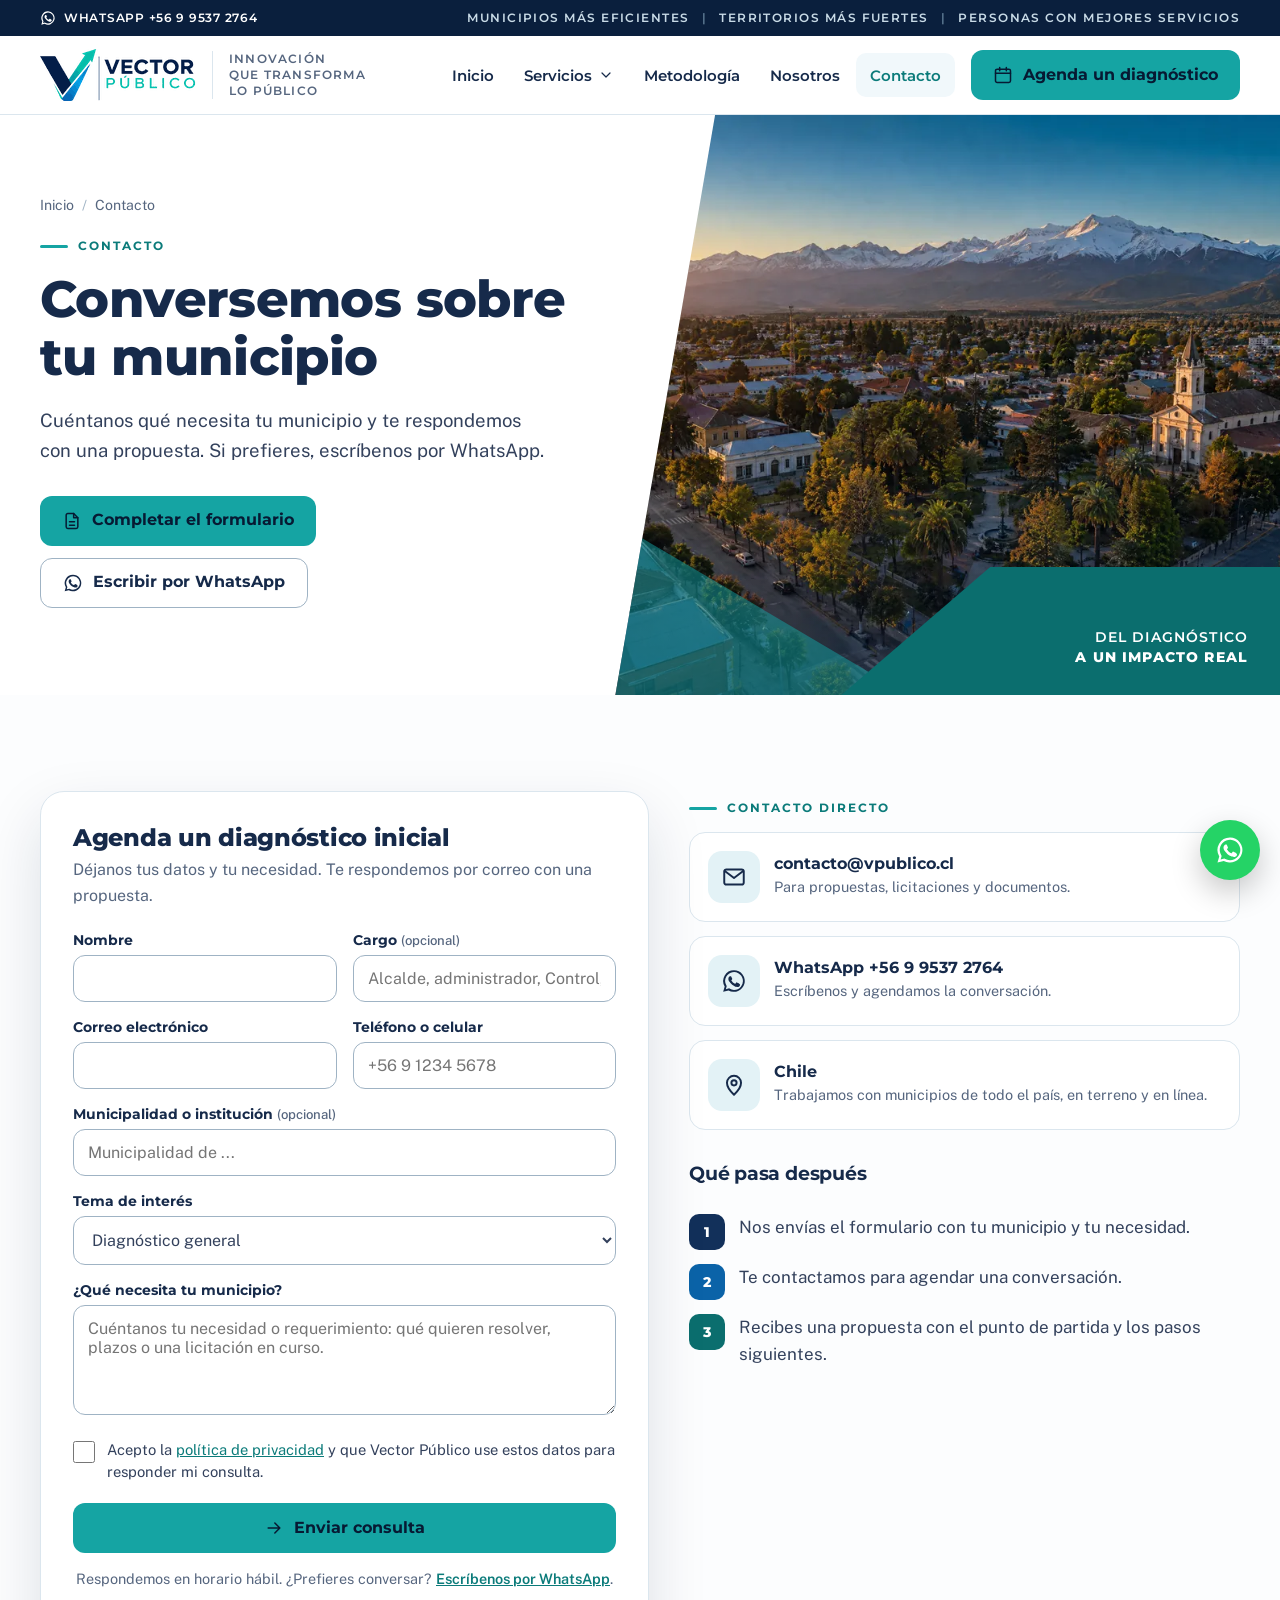
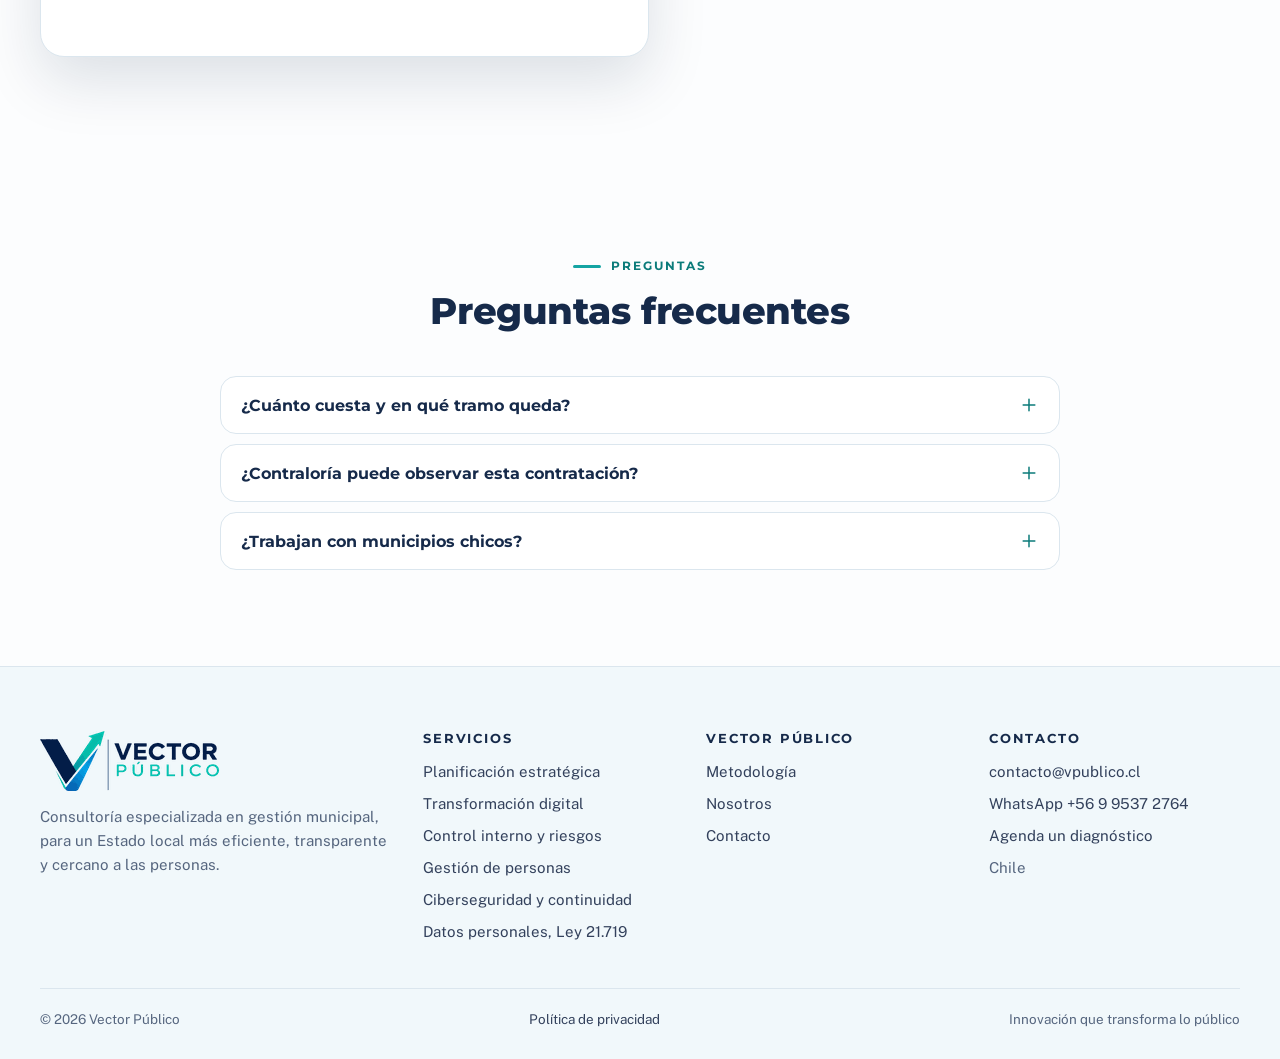
==== commit 17540ff5: "WhatsApp: nuevo número +56 9 9537 2764 en todo el sitio Todos los enlaces y textos de WhatsApp (barr" ====
--- a/contacto.html
+++ b/contacto.html
@@ -2,20 +2,18 @@
 <html lang="es-CL">
 <head>
 <meta charset="utf-8">
-<meta name="robots" content="noindex, nofollow">
 <meta name="viewport" content="width=device-width, initial-scale=1">
 <title>Contacto · Vector Público</title>
 <meta name="description" content="Agenda un diagnóstico inicial para tu municipio: déjanos tus datos y te respondemos con una propuesta, o escríbenos por WhatsApp.">
 <meta name="theme-color" content="#0a1f3d">
-<!-- DEPLOY STEP: confirmar el dominio en canonical, og:url y og:image -->
 <link rel="canonical" href="https://www.vpublico.cl/contacto.html">
 <meta property="og:type" content="website">
 <meta property="og:locale" content="es_CL">
 <meta property="og:site_name" content="Vector Público">
 <meta property="og:title" content="Contacto · Vector Público">
 <meta property="og:description" content="Agenda un diagnóstico inicial para tu municipio: déjanos tus datos y te respondemos con una propuesta, o escríbenos por WhatsApp.">
-<meta property="og:url" content="https://platoniaaa.github.io/Pagina-para-Vector-Publico/contacto.html">
-<meta property="og:image" content="https://platoniaaa.github.io/Pagina-para-Vector-Publico/assets/img/og-1200.jpg">
+<meta property="og:url" content="https://www.vpublico.cl/contacto.html">
+<meta property="og:image" content="https://www.vpublico.cl/assets/img/og-1200.jpg">
 <link rel="icon" type="image/png" sizes="64x64" href="assets/favicon-64.png">
 <link rel="apple-touch-icon" href="assets/apple-touch-icon.png">
 <link rel="preload" href="assets/fonts/montserrat-latin.woff2" as="font" type="font/woff2" crossorigin>
@@ -26,7 +24,7 @@
 <body>
 <a class="skip" href="#contenido">Saltar al contenido</a>
 <svg width="0" height="0" style="position:absolute" aria-hidden="true" focusable="false"><symbol id="i-columns" viewBox="0 0 24 24"><path d="M3 9.5L12 4l9 5.5"/><path d="M4 21h16M5 18h14"/><path d="M6.5 10.5V18M10.5 10.5V18M13.5 10.5V18M17.5 10.5V18"/></symbol><symbol id="i-gear" viewBox="0 0 24 24"><circle cx="12" cy="12" r="3.2"/><path d="M12 2.8v2.4M12 18.8v2.4M2.8 12h2.4M18.8 12h2.4M5.5 5.5l1.7 1.7M16.8 16.8l1.7 1.7M5.5 18.5l1.7-1.7M16.8 7.2l1.7-1.7"/><circle cx="12" cy="12" r="6.6"/></symbol><symbol id="i-shield" viewBox="0 0 24 24"><path d="M12 3l8 3v6c0 5-3.5 8.2-8 9-4.5-.8-8-4-8-9V6l8-3z"/><path d="M8.6 12.2l2.4 2.4 4.5-4.8"/></symbol><symbol id="i-laptop" viewBox="0 0 24 24"><rect x="4" y="5" width="16" height="11" rx="1.6"/><path d="M2 19.5h20"/></symbol><symbol id="i-doccheck" viewBox="0 0 24 24"><path d="M14 3H7a2 2 0 0 0-2 2v14a2 2 0 0 0 2 2h10a2 2 0 0 0 2-2V8z"/><path d="M14 3v5h5"/><path d="M9 14.5l2 2 4-4"/></symbol><symbol id="i-doc" viewBox="0 0 24 24"><path d="M14 3H7a2 2 0 0 0-2 2v14a2 2 0 0 0 2 2h10a2 2 0 0 0 2-2V8z"/><path d="M14 3v5h5M9 13h6M9 17h6"/></symbol><symbol id="i-doclock" viewBox="0 0 24 24"><path d="M13 21H7a2 2 0 0 1-2-2V5a2 2 0 0 1 2-2h7l5 5v3"/><path d="M14 3v5h5"/><rect x="14" y="15" width="7" height="6" rx="1"/><path d="M15.8 15v-1.6a1.7 1.7 0 0 1 3.4 0V15"/></symbol><symbol id="i-map" viewBox="0 0 24 24"><path d="M9 4L3 6v14l6-2 6 2 6-2V4l-6 2-6-2z"/><path d="M9 4v14M15 6v14"/></symbol><symbol id="i-org" viewBox="0 0 24 24"><rect x="9" y="3" width="6" height="4.5" rx="1"/><rect x="3" y="16.5" width="6" height="4.5" rx="1"/><rect x="15" y="16.5" width="6" height="4.5" rx="1"/><path d="M12 7.5v4.5M6 16.5V12h12v4.5"/></symbol><symbol id="i-database" viewBox="0 0 24 24"><ellipse cx="12" cy="5.5" rx="7" ry="2.6"/><path d="M5 5.5v13c0 1.4 3.1 2.6 7 2.6s7-1.2 7-2.6v-13"/><path d="M5 12c0 1.4 3.1 2.6 7 2.6s7-1.2 7-2.6"/></symbol><symbol id="i-people" viewBox="0 0 24 24"><circle cx="9" cy="8" r="3"/><path d="M3.5 20c0-3.2 2.5-5.6 5.5-5.6s5.5 2.4 5.5 5.6"/><circle cx="17" cy="9" r="2.4"/><path d="M15.8 14.2c2.6.2 4.7 2.3 4.7 5.3"/></symbol><symbol id="i-user" viewBox="0 0 24 24"><circle cx="12" cy="8" r="4"/><path d="M4.5 21c0-4.2 3.4-7.5 7.5-7.5s7.5 3.3 7.5 7.5"/></symbol><symbol id="i-target" viewBox="0 0 24 24"><circle cx="12" cy="12" r="8.5"/><circle cx="12" cy="12" r="4.6"/><circle cx="12" cy="12" r="1.2"/></symbol><symbol id="i-chart" viewBox="0 0 24 24"><path d="M4 20V11M10 20v-6M16 20V8M3 20.5h18"/></symbol><symbol id="i-chartup" viewBox="0 0 24 24"><path d="M4 20V13M9.5 20v-5M15 20v-8M3 20.5h18"/><path d="M4 9l5-3.5 4 2.5 7-4.5"/><path d="M16.5 3.5H20V7"/></symbol><symbol id="i-check" viewBox="0 0 24 24"><path d="M5 12.5l4.5 4.5L19 7.5"/></symbol><symbol id="i-arrow" viewBox="0 0 24 24"><path d="M5 12h14M13 6l6 6-6 6"/></symbol><symbol id="i-chevron" viewBox="0 0 24 24"><path d="M6 9l6 6 6-6"/></symbol><symbol id="i-plus" viewBox="0 0 24 24"><path d="M12 5v14M5 12h14"/></symbol><symbol id="i-clock" viewBox="0 0 24 24"><circle cx="12" cy="12" r="9"/><path d="M12 7v5l3 2"/></symbol><symbol id="i-calendar" viewBox="0 0 24 24"><rect x="3" y="5" width="18" height="16" rx="2"/><path d="M3 10h18M8 3v4M16 3v4"/></symbol><symbol id="i-bulb" viewBox="0 0 24 24"><path d="M9 18h6M10 21h4"/><path d="M12 3a6 6 0 0 0-3.6 10.8c.7.5 1.1 1.3 1.1 2.1V17h5v-1.1c0-.8.4-1.6 1.1-2.1A6 6 0 0 0 12 3z"/></symbol><symbol id="i-search" viewBox="0 0 24 24"><circle cx="11" cy="11" r="6.5"/><path d="M16 16l5 5"/></symbol><symbol id="i-alert" viewBox="0 0 24 24"><path d="M12 3.5l9.5 16.5h-19z"/><path d="M12 10v4.5M12 17.4v.1"/></symbol><symbol id="i-folder" viewBox="0 0 24 24"><path d="M3 7a2 2 0 0 1 2-2h4l2 2h8a2 2 0 0 1 2 2v8a2 2 0 0 1-2 2H5a2 2 0 0 1-2-2z"/></symbol><symbol id="i-network" viewBox="0 0 24 24"><circle cx="12" cy="5" r="2.5"/><circle cx="5" cy="18.5" r="2.5"/><circle cx="19" cy="18.5" r="2.5"/><path d="M12 7.5v4M12 11.5L6.6 16.6M12 11.5l5.4 5.1"/></symbol><symbol id="i-route" viewBox="0 0 24 24"><circle cx="6" cy="19" r="2"/><circle cx="18" cy="5" r="2"/><path d="M8 19h6.5a3.5 3.5 0 0 0 0-7h-5a3.5 3.5 0 0 1 0-7H16"/></symbol><symbol id="i-refresh" viewBox="0 0 24 24"><path d="M20 11a8 8 0 0 0-14.3-4.9L4 8"/><path d="M4 4v4h4"/><path d="M4 13a8 8 0 0 0 14.3 4.9L20 16"/><path d="M20 20v-4h-4"/></symbol><symbol id="i-leaf" viewBox="0 0 24 24"><path d="M5 19c0-8 5.5-13.5 15-14-.4 9.6-6 15-14 15"/><path d="M5 19c3.5-3.8 6.5-6.4 10-8.4"/></symbol><symbol id="i-coins" viewBox="0 0 24 24"><ellipse cx="9" cy="7" rx="5.5" ry="2.5"/><path d="M3.5 7v4c0 1.4 2.5 2.5 5.5 2.5s5.5-1.1 5.5-2.5V7"/><path d="M9.5 16.3c.9 1.3 3.2 2.2 5.5 2.2 3 0 5.5-1.1 5.5-2.5v-4c0-1.2-1.6-2.2-4-2.5"/></symbol><symbol id="i-chat" viewBox="0 0 24 24"><path d="M4 5h16v11H9.5L5 20v-4H4z"/></symbol><symbol id="i-cap" viewBox="0 0 24 24"><path d="M2 9.5L12 5l10 4.5L12 14z"/><path d="M6 11.5V16c0 1.2 2.7 3 6 3s6-1.8 6-3v-4.5"/></symbol><symbol id="i-menu" viewBox="0 0 24 24"><path d="M4 7h16M4 12h16M4 17h16"/></symbol><symbol id="i-close" viewBox="0 0 24 24"><path d="M6 6l12 12M18 6L6 18"/></symbol><symbol id="i-pin" viewBox="0 0 24 24"><path d="M12 21s-6.5-6-6.5-11a6.5 6.5 0 0 1 13 0c0 5-6.5 11-6.5 11z"/><circle cx="12" cy="10" r="2.4"/></symbol><symbol id="i-layers" viewBox="0 0 24 24"><path d="M12 3l9 5-9 5-9-5 9-5z"/><path d="M3 13l9 5 9-5"/></symbol><symbol id="i-globe" viewBox="0 0 24 24"><circle cx="12" cy="12" r="9"/><path d="M3 12h18M12 3c2.5 2.5 3.8 5.5 3.8 9s-1.3 6.5-3.8 9c-2.5-2.5-3.8-5.5-3.8-9S9.5 5.5 12 3z"/></symbol><symbol id="i-mail" viewBox="0 0 24 24"><rect x="3" y="5" width="18" height="14" rx="2"/><path d="M3.5 6.5l8.5 6.5 8.5-6.5"/></symbol><symbol id="i-whatsapp" viewBox="0 0 24 24"><path d="M12 2a10 10 0 0 0-8.6 15.1L2 22l5-1.3A10 10 0 1 0 12 2zm0 18.2a8.2 8.2 0 0 1-4.2-1.2l-.3-.2-3 .8.8-2.9-.2-.3A8.2 8.2 0 1 1 12 20.2zm4.5-6.1c-.2-.1-1.5-.7-1.7-.8-.2-.1-.4-.1-.6.1l-.8 1c-.1.2-.3.2-.5.1a6.7 6.7 0 0 1-3.3-2.9c-.3-.4.2-.4.7-1.3.1-.2 0-.3 0-.5l-.8-1.8c-.2-.5-.4-.4-.6-.4h-.5a1 1 0 0 0-.7.3 3 3 0 0 0-.9 2.2c0 1.3.9 2.5 1.1 2.7.1.2 1.9 2.9 4.6 4 1.7.7 2.3.8 3.2.7.5-.1 1.5-.6 1.7-1.2.2-.6.2-1.1.2-1.2-.1-.1-.3-.2-.6-.3z"/></symbol></svg>
-<div class="topbar"><div class="wrap"><a href="https://wa.me/56964261751?text=Hola%2C%20quiero%20agendar%20un%20diagn%C3%B3stico%20inicial%20para%20mi%20municipio." target="_blank" rel="noopener"><svg class="ic fill" aria-hidden="true" focusable="false"><use href="#i-whatsapp"/></svg>WhatsApp +56 9 6426 1751</a><p class="claims"><span>Municipios más eficientes</span><span>Territorios más fuertes</span><span>Personas con mejores servicios</span></p></div></div>
+<div class="topbar"><div class="wrap"><a href="https://wa.me/56995372764?text=Hola%2C%20quiero%20agendar%20un%20diagn%C3%B3stico%20inicial%20para%20mi%20municipio." target="_blank" rel="noopener"><svg class="ic fill" aria-hidden="true" focusable="false"><use href="#i-whatsapp"/></svg>WhatsApp +56 9 9537 2764</a><p class="claims"><span>Municipios más eficientes</span><span>Territorios más fuertes</span><span>Personas con mejores servicios</span></p></div></div>
 <header class="site-header">
 <div class="wrap">
 <a class="brand" href="index.html" aria-label="Vector Público, ir al inicio"><img src="assets/logo-marca-156.png" srcset="assets/logo-marca-156.png 1x, assets/logo-marca-195.png 1.25x, assets/logo-marca-234.png 1.5x, assets/logo-marca-312.png 2x, assets/logo-marca-468.png 3x" alt="Vector Público" width="156" height="52"><span class="brand-tag">Innovación<br>que transforma<br>lo público</span></a>
@@ -52,7 +50,7 @@
 <p class="kicker">Contacto</p>
 <h1>Conversemos sobre tu municipio</h1>
 <p class="lead">Cuéntanos qué necesita tu municipio y te respondemos con una propuesta. Si prefieres, escríbenos por WhatsApp.</p>
-<div class="actions"><a class="btn" href="#formulario"><svg class="ic" aria-hidden="true" focusable="false"><use href="#i-doc"/></svg>Completar el formulario</a><a class="btn btn-ghost" href="https://wa.me/56964261751?text=Hola%2C%20quiero%20agendar%20un%20diagn%C3%B3stico%20inicial%20para%20mi%20municipio." target="_blank" rel="noopener"><svg class="ic fill" aria-hidden="true" focusable="false"><use href="#i-whatsapp"/></svg>Escribir por WhatsApp</a></div>
+<div class="actions"><a class="btn" href="#formulario"><svg class="ic" aria-hidden="true" focusable="false"><use href="#i-doc"/></svg>Completar el formulario</a><a class="btn btn-ghost" href="https://wa.me/56995372764?text=Hola%2C%20quiero%20agendar%20un%20diagn%C3%B3stico%20inicial%20para%20mi%20municipio." target="_blank" rel="noopener"><svg class="ic fill" aria-hidden="true" focusable="false"><use href="#i-whatsapp"/></svg>Escribir por WhatsApp</a></div>
 </div>
 <figure class="hero-media"><picture><source type="image/webp" srcset="assets/img/contacto-640.webp 640w, assets/img/contacto-960.webp 960w, assets/img/contacto-1280.webp 1280w, assets/img/contacto-1600.webp 1600w, assets/img/contacto-1920.webp 1920w, assets/img/contacto-2400.webp 2400w" sizes="(max-width: 900px) 100vw, (min-width: 1877px) 55vw, 1032px"><img src="assets/img/contacto-960.jpg" srcset="assets/img/contacto-960.jpg 960w, assets/img/contacto-1600.jpg 1600w" sizes="(max-width: 900px) 100vw, (min-width: 1877px) 55vw, 1032px" width="1600" height="900" alt="Vista aérea de una comuna chilena con su plaza y la cordillera al atardecer" style="object-position:50% 60%" loading="eager" decoding="async" fetchpriority="high"></picture><span class="tri" aria-hidden="true"></span><p class="claim"><span>Del diagnóstico</span> <b>a un impacto real</b></p></figure>
 </div>
@@ -75,14 +73,14 @@
 <div class="field hp" aria-hidden="true"><label for="f-web">Sitio web</label><input id="f-web" name="sitio_web" type="text" tabindex="-1" autocomplete="off"></div>
 <div class="field check"><input id="f-acepta" name="acepta" type="checkbox" value="1" required aria-describedby="e-acepta"><label for="f-acepta">Acepto la <a href="privacidad.html" target="_blank">política de privacidad</a> y que Vector Público use estos datos para responder mi consulta.</label><p class="field-error" id="e-acepta"></p></div>
 <button class="btn" type="submit"><svg class="ic" aria-hidden="true" focusable="false"><use href="#i-arrow"/></svg>Enviar consulta</button>
-<p class="micro">Respondemos en horario hábil. ¿Prefieres conversar? <a href="https://wa.me/56964261751?text=Hola%2C%20quiero%20agendar%20un%20diagn%C3%B3stico%20inicial%20para%20mi%20municipio." target="_blank" rel="noopener">Escríbenos por WhatsApp</a>.</p>
+<p class="micro">Respondemos en horario hábil. ¿Prefieres conversar? <a href="https://wa.me/56995372764?text=Hola%2C%20quiero%20agendar%20un%20diagn%C3%B3stico%20inicial%20para%20mi%20municipio." target="_blank" rel="noopener">Escríbenos por WhatsApp</a>.</p>
 <p class="status" role="status" aria-live="polite"></p>
 </form>
 <div class="reveal">
 <p class="kicker">Contacto directo</p>
 <div class="direct">
 <a href="mailto:contacto@vpublico.cl"><span class="ic-wrap" style="margin:0"><svg class="ic" aria-hidden="true" focusable="false"><use href="#i-mail"/></svg></span><span><b>contacto@vpublico.cl</b><small>Para propuestas, licitaciones y documentos.</small></span></a>
-<a href="https://wa.me/56964261751?text=Hola%2C%20quiero%20agendar%20un%20diagn%C3%B3stico%20inicial%20para%20mi%20municipio." target="_blank" rel="noopener"><span class="ic-wrap" style="margin:0"><svg class="ic fill" aria-hidden="true" focusable="false"><use href="#i-whatsapp"/></svg></span><span><b>WhatsApp +56 9 6426 1751</b><small>Escríbenos y agendamos la conversación.</small></span></a>
+<a href="https://wa.me/56995372764?text=Hola%2C%20quiero%20agendar%20un%20diagn%C3%B3stico%20inicial%20para%20mi%20municipio." target="_blank" rel="noopener"><span class="ic-wrap" style="margin:0"><svg class="ic fill" aria-hidden="true" focusable="false"><use href="#i-whatsapp"/></svg></span><span><b>WhatsApp +56 9 9537 2764</b><small>Escríbenos y agendamos la conversación.</small></span></a>
 <div><span class="ic-wrap" style="margin:0"><svg class="ic" aria-hidden="true" focusable="false"><use href="#i-pin"/></svg></span><span><b>Chile</b><small>Trabajamos con municipios de todo el país, en terreno y en línea.</small></span></div>
 </div>
 <h3 style="margin-top:32px">Qué pasa después</h3>
@@ -107,12 +105,12 @@
 <div><img src="assets/logo-marca-180.png" srcset="assets/logo-marca-180.png 1x, assets/logo-marca-225.png 1.25x, assets/logo-marca-270.png 1.5x, assets/logo-marca-360.png 2x, assets/logo-marca-540.png 3x" alt="Vector Público" width="180" height="60" loading="lazy"><p>Consultoría especializada en gestión municipal, para un Estado local más eficiente, transparente y cercano a las personas.</p></div>
 <div><h4>Servicios</h4><ul><li><a href="servicios/planificacion-estrategica.html">Planificación estratégica</a></li><li><a href="servicios/transformacion-digital.html">Transformación digital</a></li><li><a href="servicios/control-interno.html">Control interno y riesgos</a></li><li><a href="servicios/gestion-de-personas.html">Gestión de personas</a></li><li><a href="servicios/ciberseguridad.html">Ciberseguridad y continuidad</a></li><li><a href="servicios/proteccion-de-datos.html">Datos personales, Ley 21.719</a></li></ul></div>
 <div><h4>Vector Público</h4><ul><li><a href="metodologia.html">Metodología</a></li><li><a href="nosotros.html">Nosotros</a></li><li><a href="contacto.html">Contacto</a></li></ul></div>
-<div><h4>Contacto</h4><ul><li><a href="mailto:contacto@vpublico.cl">contacto@vpublico.cl</a></li><li><a href="https://wa.me/56964261751?text=Hola%2C%20quiero%20agendar%20un%20diagn%C3%B3stico%20inicial%20para%20mi%20municipio." target="_blank" rel="noopener">WhatsApp +56 9 6426 1751</a></li><li><a href="contacto.html#formulario">Agenda un diagnóstico</a></li><li>Chile</li></ul></div>
+<div><h4>Contacto</h4><ul><li><a href="mailto:contacto@vpublico.cl">contacto@vpublico.cl</a></li><li><a href="https://wa.me/56995372764?text=Hola%2C%20quiero%20agendar%20un%20diagn%C3%B3stico%20inicial%20para%20mi%20municipio." target="_blank" rel="noopener">WhatsApp +56 9 9537 2764</a></li><li><a href="contacto.html#formulario">Agenda un diagnóstico</a></li><li>Chile</li></ul></div>
 </div>
 <div class="legal"><span>© 2026 Vector Público</span><a href="privacidad.html">Política de privacidad</a><span>Innovación que transforma lo público</span></div>
 </div>
 </footer>
-<a class="wa-float" href="https://wa.me/56964261751?text=Hola%2C%20quiero%20agendar%20un%20diagn%C3%B3stico%20inicial%20para%20mi%20municipio." target="_blank" rel="noopener" aria-label="Escribir por WhatsApp a Vector Público"><svg class="ic fill" aria-hidden="true" focusable="false"><use href="#i-whatsapp"/></svg></a>
+<a class="wa-float" href="https://wa.me/56995372764?text=Hola%2C%20quiero%20agendar%20un%20diagn%C3%B3stico%20inicial%20para%20mi%20municipio." target="_blank" rel="noopener" aria-label="Escribir por WhatsApp a Vector Público"><svg class="ic fill" aria-hidden="true" focusable="false"><use href="#i-whatsapp"/></svg></a>
 <script src="assets/site.js" defer></script>
 </body>
 </html>
--- a/assets/site.css
+++ b/assets/site.css
@@ -300,7 +300,9 @@
 .team{display:grid;grid-template-columns:1fr 1fr;gap:22px}
 .person{display:grid;grid-template-columns:150px 1fr;gap:24px;align-items:start;padding:26px;background:#fff;border:1px solid var(--line);border-radius:var(--radius-lg);box-shadow:var(--shadow)}
 .avatar{width:150px;aspect-ratio:4/5;overflow:hidden;display:grid;place-items:center;border-radius:16px;background:linear-gradient(160deg,var(--sky-100),#cde8ee);font:800 2.6rem var(--head);color:var(--navy-700);letter-spacing:-.03em}
-.avatar img{width:100%;height:100%;object-fit:cover;object-position:center 22%}
+/* la foto llena todo el recuadro 4:5, sin franja de fondo arriba */
+.avatar{position:relative}
+.avatar img{position:absolute;inset:0;width:100%;height:100%;object-fit:cover;object-position:center 22%}
 .person h3{font-size:1.32rem}
 .role-t{margin:6px 0 12px;font:700 .78rem var(--head);letter-spacing:.14em;text-transform:uppercase;color:var(--teal-text)}
 .person p{color:var(--muted);font-size:.97rem}
@@ -527,48 +529,46 @@
 .legal-doc p + p{margin-top:12px}
 .legal-doc ul{margin:0;padding-left:20px;display:grid;gap:8px}
 
-/* ---------- Carrusel de actualidad normativa (fichas de servicio) ---------- */
-.news-head{display:flex;justify-content:space-between;align-items:flex-end;gap:24px;margin-bottom:32px}
-.news-head .sec-head{margin-bottom:0}
-.news-ctrl{display:flex;gap:10px;flex:none}
-.news-ctrl[hidden]{display:none}
-.news-btn{display:grid;place-items:center;width:48px;height:48px;padding:0;border-radius:50%;border:1.5px solid var(--line-strong);background:#fff;color:var(--navy-700);cursor:pointer;transition:border-color .25s var(--ease),color .25s var(--ease),background .25s var(--ease)}
-.news-btn:hover{border-color:var(--teal);color:var(--teal-text)}
-.news-btn .ic{width:20px;height:20px}
-.news-btn[data-dir="-1"] .ic{transform:rotate(180deg)}
+/* ---------- Noticias en el encabezado (fichas de servicio) ----------
+   Reemplazan la foto principal: una noticia a la vez, con su foto, que avanza sola hacia el lado (site.js) */
+.hero-news{overflow:hidden;background:var(--navy-900)}
+.hero-news::after{display:none}
+.hn-track{position:absolute;inset:0;display:flex;margin:0;padding:0;list-style:none;transition:transform .8s var(--ease);touch-action:pan-y;cursor:grab;user-select:none;-webkit-user-select:none}
+.hn-track.hn-drag{transition:none;cursor:grabbing}
+.hn-slide{position:relative;flex:0 0 100%;height:100%;overflow:hidden}
+.hn-slide img{position:absolute;inset:0;width:100%;height:100%;object-fit:cover;pointer-events:none;-webkit-user-drag:none}
+/* degradado para que el titular se lea sobre cualquier foto */
+.hn-slide::after{content:"";position:absolute;inset:0;background:linear-gradient(180deg,rgba(7,26,51,0) 28%,rgba(7,26,51,.55) 58%,rgba(7,26,51,.93));pointer-events:none}
+.hn-cap{position:absolute;z-index:2;left:0;right:0;bottom:0;display:flex;flex-direction:column;gap:10px;padding:0 40px 66px 11%;color:#fff;text-decoration:none}
+.hn-meta{display:flex;flex-wrap:wrap;align-items:center;gap:8px 12px;font:700 .82rem/1.3 var(--head);color:#d5e3ec}
+.hn-meta .tag{padding:4px 10px;border-radius:999px;background:var(--teal);color:var(--navy-950);font-size:.7rem;letter-spacing:.08em;text-transform:uppercase}
+.hn-title{max-width:30ch;font:800 clamp(1.15rem,1.9vw,1.6rem)/1.25 var(--head);text-wrap:balance}
+.hn-src{display:inline-flex;align-items:center;gap:6px;font:700 .86rem/1.3 var(--head);color:#7fe0de}
+.hn-src .ic{width:16px;height:16px;transform:rotate(-45deg)}
+.hn-cap:hover .hn-title{text-decoration:underline;text-decoration-thickness:2px;text-underline-offset:4px}
+.hn-cap:focus-visible{outline:3px solid #7fe0de;outline-offset:-8px;border-radius:0}
+.hn-kicker{position:absolute;z-index:2;top:24px;right:24px;padding:6px 12px;border-radius:999px;background:rgba(7,26,51,.72);color:#7fe0de;font:700 .72rem/1.2 var(--head);letter-spacing:.14em;text-transform:uppercase}
+.hn-ctrl{position:absolute;z-index:3;left:11%;bottom:18px;display:flex;align-items:center;gap:6px}
+.hn-ctrl[hidden]{display:none}
+.hn-pause,.hn-nav{display:grid;place-items:center;width:34px;height:34px;padding:0;border-radius:50%;border:1.5px solid rgba(255,255,255,.6);background:rgba(7,26,51,.45);color:#fff;cursor:pointer;transition:background .25s var(--ease)}
+.hn-pause:hover,.hn-nav:hover{background:rgba(21,164,163,.75)}
+.hn-pause .ic,.hn-nav .ic{width:16px;height:16px}
+.hn-nav[data-dir="-1"] .ic{transform:rotate(180deg)}
 /* pausa: dos barras; reanudar: triángulo */
-.news-pause .ic-play{display:none}
-.news-pause[aria-pressed="true"] .ic-pause{display:none}
-.news-pause[aria-pressed="true"] .ic-play{display:block}
-.news-track{display:flex;gap:20px;margin:0;padding:6px 4px 20px;list-style:none;overflow-x:auto;scroll-snap-type:x mandatory;scroll-behavior:smooth;overscroll-behavior-x:contain;scrollbar-width:thin}
-/* con JavaScript se navega con flechas y puntos: la barra de desplazamiento sobra */
-html.js .news-track{scrollbar-width:none}
-html.js .news-track::-webkit-scrollbar{display:none}
-.news-card{position:relative;flex:0 0 calc((100% - 40px) / 3);scroll-snap-align:start;display:flex;flex-direction:column;overflow:hidden;background:#fff;border:1px solid var(--line);border-radius:var(--radius-lg);box-shadow:var(--shadow);transition:transform .35s var(--ease),box-shadow .35s var(--ease)}
-.news-card:hover{transform:translateY(-4px);box-shadow:var(--shadow-lg)}
-.news-card:focus-within{outline:3px solid var(--teal);outline-offset:2px}
-.news-card .ph{position:relative;margin:0;aspect-ratio:16/9;overflow:hidden;background:var(--sky-100)}
-.news-card .ph img{width:100%;height:100%;object-fit:cover;transition:transform .6s var(--ease)}
-.news-card:hover .ph img{transform:scale(1.04)}
-.news-card .body{display:flex;flex-direction:column;gap:10px;flex:1;padding:20px 22px 22px}
-.news-card .meta{display:flex;flex-wrap:wrap;align-items:center;gap:8px 10px;font:700 .82rem/1.3 var(--head);color:var(--navy-700)}
-.news-card .tag{padding:4px 10px;border-radius:999px;background:var(--sky-100);color:var(--teal-700);font-size:.7rem;letter-spacing:.08em;text-transform:uppercase}
-.news-card h3{font-size:1.06rem}
-.news-card h3 a{color:inherit;text-decoration:none}
-/* toda la tarjeta abre la fuente */
-.news-card h3 a::after{content:"";position:absolute;inset:0;z-index:1}
-.news-card h3 a:focus-visible{outline:none}
-.news-card p{color:var(--muted);font-size:.94rem}
-.news-card .src{display:flex;align-items:center;gap:6px;margin-top:auto;padding-top:6px;font:700 .84rem/1.3 var(--head);color:var(--teal-text)}
-.news-card .src .ic{width:16px;height:16px;transform:rotate(-45deg)}
-.news-dots{display:flex;justify-content:center;gap:2px;margin:6px 0 0;padding:0;list-style:none}
-.news-dots[hidden]{display:none}
-.news-dots button{display:grid;place-items:center;width:28px;height:28px;padding:0;border:0;background:none;cursor:pointer}
-.news-dots button::before{content:"";width:10px;height:10px;border-radius:999px;background:var(--line-strong);transition:width .3s var(--ease),background .3s var(--ease)}
-.news-dots button[aria-current="true"]::before{width:26px;background:var(--teal)}
-.news-note{margin-top:12px;font-size:.84rem;color:var(--muted);text-align:center}
-@media (max-width:1000px){.news-card{flex-basis:calc((100% - 20px) / 2)}}
-@media (max-width:640px){.news-head{flex-direction:column;align-items:flex-start}.news-card{flex-basis:86%}.news-track{gap:14px}}
+.hn-pause .ic-play{display:none}
+.hn-pause[aria-pressed="true"] .ic-pause{display:none}
+.hn-pause[aria-pressed="true"] .ic-play{display:block}
+.hn-dots{display:flex;margin:0 0 0 4px;padding:0;list-style:none}
+.hn-dots button{display:grid;place-items:center;width:26px;height:34px;padding:0;border:0;background:none;cursor:pointer}
+.hn-dots button::before{content:"";width:9px;height:9px;border-radius:999px;background:rgba(255,255,255,.55);transition:width .3s var(--ease),background .3s var(--ease)}
+.hn-dots button[aria-current="true"]::before{width:24px;background:#7fe0de}
+/* celular: más alto que la franja de foto normal para que quepa el titular, y sin el corte diagonal abajo */
+@media (max-width:900px){
+  .hero-news{height:min(62vh,440px);clip-path:none}
+  .hn-cap{padding:0 20px 58px}
+  .hn-ctrl{left:14px;bottom:12px}
+  .hn-kicker{top:14px;right:14px}
+}
 
 /* ---------- Sello Proveedor del Estado (inicio) ---------- */
 .seal-band{padding:44px 0;background:#fff;border-top:1px solid var(--line)}
@@ -636,7 +636,6 @@
 
 @media (prefers-reduced-motion:reduce){
   html{scroll-behavior:auto}
-  .news-track{scroll-behavior:auto}
   *,*::before,*::after{animation:none!important;transition:none!important}
   html.js .reveal,html.js .stagger > *{opacity:1;transform:none}
   html.js .index-rows:not(.in) .bar i{transform:none}
